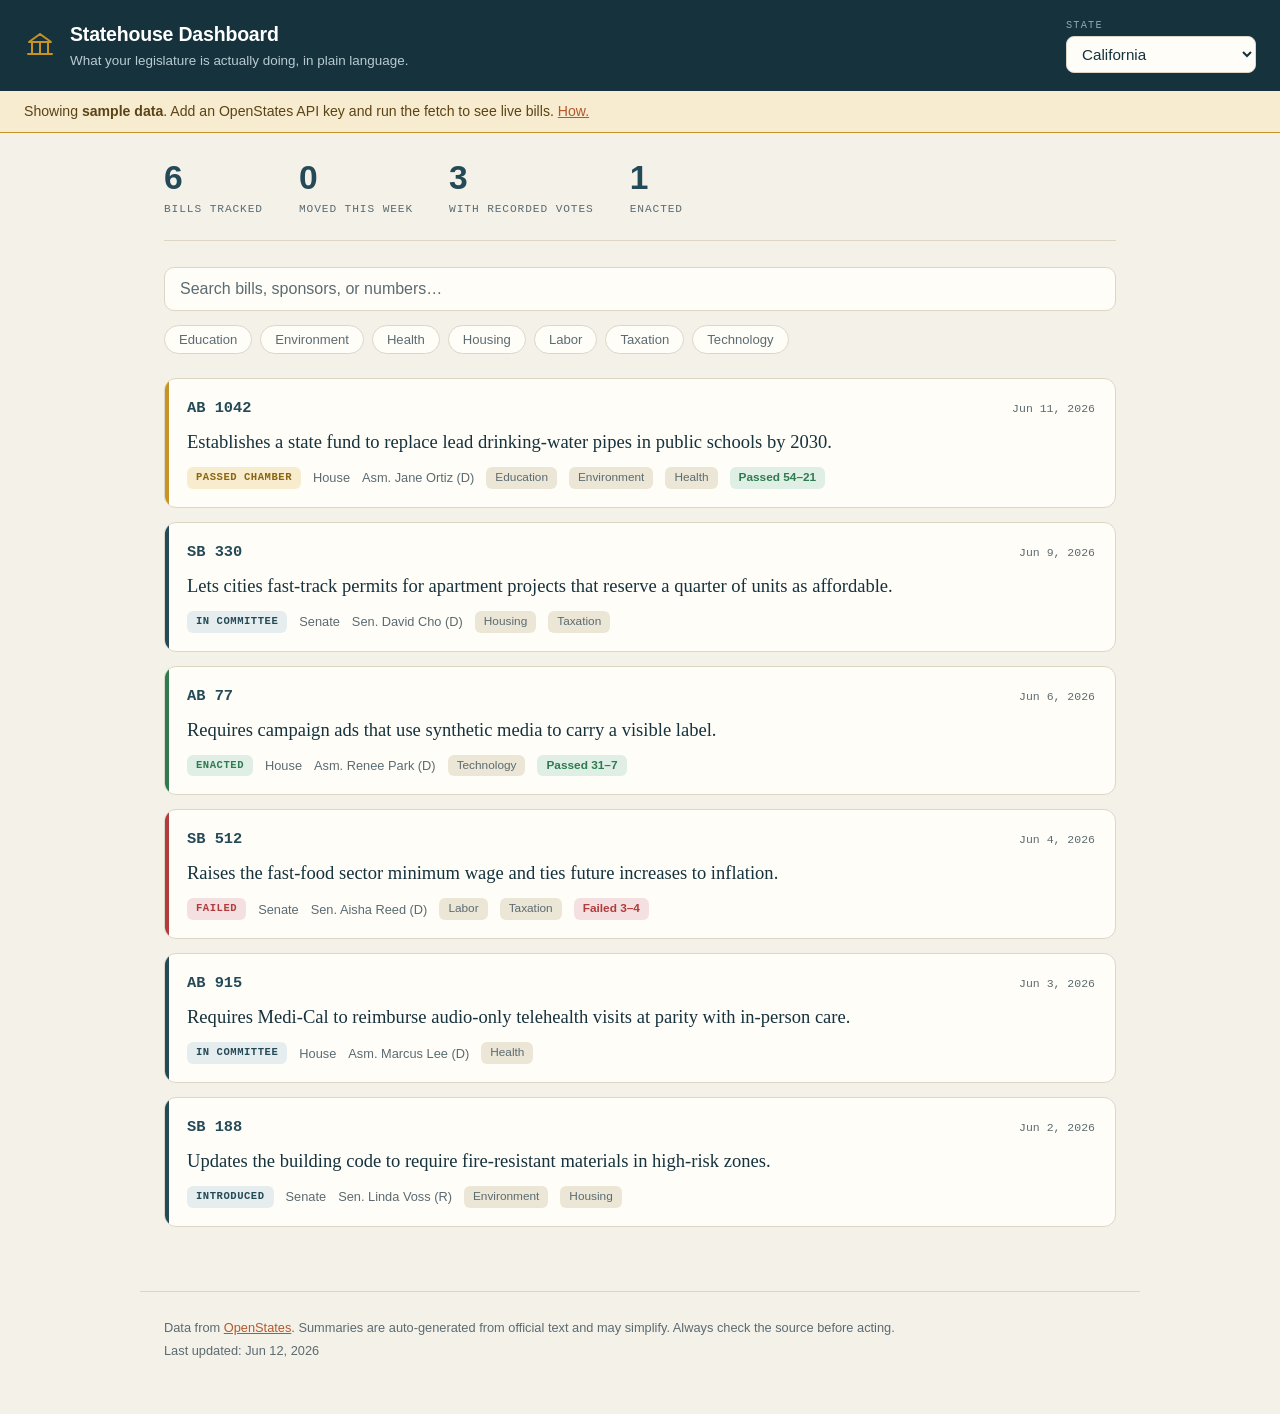
==== index.html @ 118e7b12 "Statehouse Dashboard: initial standalone import Plain-language dashboard of state legislature bills " ====
<!DOCTYPE html>
<html lang="en">
<head>
  <meta charset="UTF-8" />
  <meta name="viewport" content="width=device-width, initial-scale=1.0" />
  <title>Statehouse Dashboard — bills & votes in plain language</title>
  <meta name="description" content="A plain-language dashboard of what your state legislature is actually doing: recent bills, how they voted, and the topics that affect you." />
  <meta name="theme-color" content="#16323d" />
  <link rel="manifest" href="manifest.json" />
  <link rel="icon" href="data:image/svg+xml,%3Csvg xmlns='http://www.w3.org/2000/svg' viewBox='0 0 32 32'%3E%3Crect width='32' height='32' rx='6' fill='%2316323d'/%3E%3Cpath d='M16 6 L25 12 H7 Z' fill='none' stroke='%23c79324' stroke-width='2' stroke-linejoin='round'/%3E%3Cline x1='10' y1='13' x2='10' y2='22' stroke='%23c79324' stroke-width='2'/%3E%3Cline x1='16' y1='13' x2='16' y2='22' stroke='%23c79324' stroke-width='2'/%3E%3Cline x1='22' y1='13' x2='22' y2='22' stroke='%23c79324' stroke-width='2'/%3E%3Cline x1='6' y1='23' x2='26' y2='23' stroke='%23c79324' stroke-width='2' stroke-linecap='round'/%3E%3C/svg%3E" />
  <link rel="stylesheet" href="app.css" />
</head>
<body>
  <a class="skip-link" href="#main">Skip to content</a>

  <header class="topbar">
    <div class="brand">
      <svg class="brand-mark" width="32" height="32" viewBox="0 0 32 32" aria-hidden="true" fill="none">
        <path d="M16 4 L27 12 H5 Z" stroke="#c79324" stroke-width="2" stroke-linejoin="round"/>
        <line x1="8" y1="13" x2="8" y2="23" stroke="#c79324" stroke-width="2"/>
        <line x1="16" y1="13" x2="16" y2="23" stroke="#c79324" stroke-width="2"/>
        <line x1="24" y1="13" x2="24" y2="23" stroke="#c79324" stroke-width="2"/>
        <line x1="4" y1="24" x2="28" y2="24" stroke="#c79324" stroke-width="2" stroke-linecap="round"/>
      </svg>
      <div>
        <h1>Statehouse Dashboard</h1>
        <p class="tagline">What your legislature is actually doing, in plain language.</p>
      </div>
    </div>
    <div class="controls">
      <label class="field">
        <span class="field-label">State</span>
        <select id="state-select" aria-label="Choose a state"></select>
      </label>
    </div>
  </header>

  <div id="sample-banner" class="banner" hidden>
    Showing <strong>sample data</strong>. Add an OpenStates API key and run the fetch to see live bills. <a href="https://github.com/risaac09/statehouse-dashboard#getting-live-data">How.</a>
  </div>

  <main id="main">
    <section class="summary" id="summary" aria-label="Overview"></section>

    <div class="toolbar">
      <input id="search" type="search" placeholder="Search bills, sponsors, or numbers…" aria-label="Search bills" />
      <div class="chips" id="topic-chips" role="group" aria-label="Filter by topic"></div>
    </div>

    <section id="feed" class="feed" aria-live="polite" aria-label="Recent legislative activity"></section>
    <p id="empty" class="empty" hidden>No bills match that filter.</p>
  </main>

  <!-- Bill detail drawer -->
  <div id="overlay" class="overlay" hidden></div>
  <aside id="detail" class="detail" role="dialog" aria-modal="true" aria-labelledby="detail-title" hidden tabindex="-1">
    <button class="detail-close" id="detail-close" aria-label="Close">×</button>
    <div id="detail-body"></div>
  </aside>

  <footer class="footer">
    <p>Data from <a href="https://openstates.org">OpenStates</a>. Summaries are auto-generated from official text and may simplify. Always check the source before acting.</p>
    <p>Last updated: <time id="updated">—</time></p>
  </footer>

  <script src="app.js"></script>
</body>
</html>
---- app.css ----
/* Statehouse Dashboard — one stylesheet, no framework.
   Design direction: ink/slate structure, warm parchment field, one terracotta
   accent. Serif summaries (read me), mono for data (bill numbers, dates).
   Party colors live ONLY in vote data, never in the chrome. Depth from
   hairlines + a status spine, never drop shadows. Light + dark. */

:root {
  --bg: #f4f1e9;
  --surface: #fffdf8;
  --ink: #16323d;
  --ink-soft: #5b6b71;
  --line: #ddd6c6;
  --line-strong: #c8bfa9;
  --slate: #16323d;
  --slate-2: #244a58;
  --accent: #b4582a;
  --gold: #c79324;
  --d: #2b6cb0;     /* Democratic */
  --r: #b23b3b;     /* Republican */
  --i: #6b7280;     /* Independent / other */
  --pass: #2f7a4f;
  --fail: #b23b3b;
  --radius: 12px;
  --maxw: 1000px;
  --serif: Charter, "Iowan Old Style", Georgia, "Times New Roman", serif;
  --sans: -apple-system, BlinkMacSystemFont, "Segoe UI", Roboto, Helvetica, Arial, sans-serif;
  --mono: ui-monospace, "SF Mono", Menlo, Consolas, monospace;
  font-size: 16px;
}

@media (prefers-color-scheme: dark) {
  :root {
    --bg: #0f1a1f;
    --surface: #15252c;
    --ink: #edf1ee;
    --ink-soft: #9fb1b7;
    --line: #283a42;
    --line-strong: #35515c;
    --slate: #0b1c23;
    --slate-2: #25515f;
  }
}

* { box-sizing: border-box; }

body { margin: 0; background: var(--bg); color: var(--ink); font-family: var(--sans); line-height: 1.5; }
a { color: var(--accent); }

.skip-link { position: absolute; left: -999px; top: 0; background: var(--slate); color: #fff; padding: 8px 14px; z-index: 50; border-radius: 0 0 var(--radius) 0; }
.skip-link:focus { left: 0; }

/* ---- Top bar ---- */
.topbar { background: var(--slate); color: #fff; padding: 18px 24px; display: flex; flex-wrap: wrap; gap: 18px; justify-content: space-between; align-items: center; }
.brand { display: flex; gap: 14px; align-items: center; }
.brand-mark { color: var(--gold); font-size: 28px; line-height: 1; }
.topbar h1 { margin: 0; font-size: 1.22rem; letter-spacing: -0.01em; font-weight: 650; }
.tagline { margin: 2px 0 0; font-size: 0.84rem; color: #b9cbd1; }
.controls { display: flex; gap: 12px; }
.field { display: flex; flex-direction: column; gap: 3px; }
.field-label { font-family: var(--mono); font-size: 0.64rem; text-transform: uppercase; letter-spacing: 0.12em; color: #93aab1; }
.field select { background: var(--surface); color: var(--ink); border: 1px solid var(--line); border-radius: 8px; padding: 8px 11px; font-size: 0.95rem; min-width: 190px; }

/* ---- Banner ---- */
.banner { background: #f7eccf; color: #5a4416; border-bottom: 1px solid var(--gold); padding: 10px 24px; font-size: 0.88rem; }
@media (prefers-color-scheme: dark) { .banner { background: #2a2415; color: #e9c46a; } }

/* ---- Layout ---- */
main { max-width: var(--maxw); margin: 0 auto; padding: 28px 24px 64px; }

/* ---- Summary strip: public-report figures, not metric tiles ---- */
.summary { display: flex; flex-wrap: wrap; gap: 36px; padding-bottom: 22px; margin-bottom: 26px; border-bottom: 1px solid var(--line); }
.stat .n { font-size: 2.1rem; font-weight: 700; color: var(--slate-2); line-height: 1; font-variant-numeric: tabular-nums; }
@media (prefers-color-scheme: dark) { .stat .n { color: #7fc6dd; } }
.stat .l { font-family: var(--mono); font-size: 0.7rem; text-transform: uppercase; letter-spacing: 0.08em; color: var(--ink-soft); margin-top: 6px; }

/* ---- Toolbar ---- */
.toolbar { margin-bottom: 24px; }
#search { width: 100%; padding: 12px 15px; font-size: 1rem; border: 1px solid var(--line); border-radius: 10px; background: var(--surface); color: var(--ink); margin-bottom: 14px; font-family: inherit; }
#search::placeholder { color: var(--ink-soft); }
.chips { display: flex; flex-wrap: wrap; gap: 8px; }
.chip { border: 1px solid var(--line); background: var(--surface); color: var(--ink-soft); border-radius: 999px; padding: 6px 14px; font-size: 0.82rem; cursor: pointer; font-family: inherit; }
.chip[aria-pressed="true"] { background: var(--slate); color: #fff; border-color: var(--slate); }
.chip:focus-visible { outline: 2px solid var(--accent); outline-offset: 2px; }

/* ---- Feed: cards with a status spine ---- */
.feed { display: flex; flex-direction: column; gap: 14px; }
.bill { position: relative; background: var(--surface); border: 1px solid var(--line); border-radius: var(--radius); padding: 18px 20px 18px 22px; cursor: pointer; overflow: hidden; text-align: left; width: 100%; font: inherit; color: inherit; }
.bill::before { content: ""; position: absolute; left: 0; top: 0; bottom: 0; width: 4px; background: var(--spine, var(--line)); }
.bill:hover { border-color: var(--line-strong); }
.bill:hover::before { width: 6px; }
.bill:focus-visible { outline: 2px solid var(--accent); outline-offset: 2px; }
.bill.s-enacted { --spine: var(--pass); }
.bill.s-passed-chamber { --spine: var(--gold); }
.bill.s-failed, .bill.s-vetoed { --spine: var(--fail); }
.bill.s-in-committee, .bill.s-introduced, .bill.s-active { --spine: var(--slate-2); }

.bill-top { display: flex; justify-content: space-between; align-items: baseline; gap: 12px; }
.bill-id { font-family: var(--mono); font-weight: 700; font-size: 0.96rem; color: var(--slate-2); }
@media (prefers-color-scheme: dark) { .bill-id { color: #7fc6dd; } }
.bill-date { font-family: var(--mono); font-size: 0.72rem; color: var(--ink-soft); }
.bill-summary { font-family: var(--serif); font-size: 1.16rem; line-height: 1.4; margin: 9px 0 12px; }
.bill-meta { display: flex; flex-wrap: wrap; gap: 8px 12px; align-items: center; font-size: 0.8rem; color: var(--ink-soft); }

/* status chip: color + label, never color alone */
.status { font-family: var(--mono); font-size: 0.66rem; font-weight: 700; text-transform: uppercase; letter-spacing: 0.05em; padding: 3px 9px; border-radius: 6px; }
.status.s-enacted { background: #e0efe5; color: var(--pass); }
.status.s-passed-chamber { background: #f7eccd; color: #8a6512; }
.status.s-failed, .status.s-vetoed { background: #f4e0e0; color: var(--fail); }
.status.s-in-committee, .status.s-introduced, .status.s-active { background: #e6edef; color: var(--slate-2); }
@media (prefers-color-scheme: dark) {
  .status.s-enacted { background: #173528; }
  .status.s-passed-chamber { background: #34290f; }
  .status.s-failed, .status.s-vetoed { background: #361a1a; }
  .status.s-in-committee, .status.s-introduced, .status.s-active { background: #1d333b; color: #aaccd6; }
}

.topic-tag { background: #ece6d6; color: var(--ink-soft); padding: 2px 9px; border-radius: 6px; font-size: 0.74rem; }
@media (prefers-color-scheme: dark) { .topic-tag { background: #21303a; } }

/* vote pill in the feed */
.vote-pill { font-size: 0.74rem; padding: 2px 9px; border-radius: 6px; font-weight: 600; }
.vote-pill.pass { background: #e0efe5; color: var(--pass); }
.vote-pill.fail { background: #f4e0e0; color: var(--fail); }
.vote-pill.unknown { background: #e6edef; color: var(--slate-2); }
@media (prefers-color-scheme: dark) { .vote-pill.pass { background: #173528; } .vote-pill.fail { background: #361a1a; } .vote-pill.unknown { background: #1d333b; color: #aaccd6; } }

.empty { text-align: center; color: var(--ink-soft); padding: 40px; }

/* ---- Detail drawer ---- */
.overlay { position: fixed; inset: 0; background: rgba(8,16,20,0.5); z-index: 40; }
.detail { position: fixed; top: 0; right: 0; height: 100%; width: min(560px, 100%); background: var(--bg); z-index: 41; overflow-y: auto; padding: 26px 28px 60px; border-left: 1px solid var(--line); }
.detail-close { position: absolute; top: 14px; right: 16px; background: none; border: none; font-size: 1.9rem; line-height: 1; cursor: pointer; color: var(--ink-soft); }
.detail h2 { margin: 4px 0 8px; font-family: var(--mono); color: var(--slate-2); }
@media (prefers-color-scheme: dark) { .detail h2 { color: #7fc6dd; } }
.detail .plain { font-family: var(--serif); font-size: 1.28rem; line-height: 1.4; margin: 0 0 8px; }
.detail .note { font-size: 0.76rem; color: var(--ink-soft); margin: 0 0 14px; font-style: italic; }
.detail .official-title { color: var(--ink-soft); font-size: 0.9rem; margin: 0 0 16px; }
.detail h3 { font-family: var(--mono); font-size: 0.74rem; text-transform: uppercase; letter-spacing: 0.08em; color: var(--ink-soft); margin: 26px 0 12px; border-bottom: 1px solid var(--line); padding-bottom: 5px; }

/* vote card — make "party-line vs bipartisan" legible fast */
.vote-card { background: var(--surface); border: 1px solid var(--line); border-radius: var(--radius); padding: 16px 18px; margin-bottom: 14px; }
.vote-head { display: flex; justify-content: space-between; align-items: baseline; gap: 10px; margin-bottom: 4px; }
.vote-motion { font-weight: 600; }
.vote-bar { display: flex; height: 26px; border-radius: 7px; overflow: hidden; border: 1px solid var(--line); margin-top: 10px; }
.vote-bar span { display: flex; align-items: center; justify-content: center; font-size: 0.74rem; color: #fff; font-weight: 700; font-variant-numeric: tabular-nums; }
.vote-bar .yes { background: var(--pass); }
.vote-bar .no { background: var(--fail); }
.vote-bar .other { background: var(--i); }
.party-rows { margin-top: 14px; display: flex; flex-direction: column; gap: 8px; }
.party-row { display: grid; grid-template-columns: 30px 1fr; gap: 12px; align-items: center; font-size: 0.82rem; }
.party-key { font-family: var(--mono); font-weight: 700; }
.party-key.D { color: var(--d); } .party-key.R { color: var(--r); } .party-key.I, .party-key.U, .party-key.G, .party-key.L, .party-key.N { color: var(--i); }
.party-split { display: flex; height: 15px; border-radius: 4px; overflow: hidden; background: var(--line); }
.party-split .yes { background: var(--pass); } .party-split .no { background: var(--fail); } .party-split .other { background: var(--i); }
.party-counts { font-size: 0.78rem; color: var(--ink-soft); font-variant-numeric: tabular-nums; }

/* action timeline */
.timeline { list-style: none; padding: 0; margin: 0; }
.timeline li { display: grid; grid-template-columns: 96px 1fr; gap: 12px; padding: 8px 0; border-bottom: 1px solid var(--line); font-size: 0.9rem; }
.timeline .t-date { color: var(--ink-soft); font-size: 0.78rem; font-family: var(--mono); }
.detail .source-link { display: inline-block; margin-top: 18px; }

/* ---- Footer ---- */
.footer { max-width: var(--maxw); margin: 0 auto; padding: 22px 24px 50px; color: var(--ink-soft); font-size: 0.8rem; border-top: 1px solid var(--line); }
.footer p { margin: 4px 0; }

@media (prefers-reduced-motion: no-preference) {
  .detail { animation: slidein 0.18s ease-out; }
  @keyframes slidein { from { transform: translateX(20px); opacity: 0; } to { transform: none; opacity: 1; } }
}

@media (max-width: 560px) {
  .topbar { flex-direction: column; align-items: flex-start; }
  .controls { width: 100%; }
  .field select { min-width: 0; width: 100%; }
  .summary { gap: 22px; }
  .detail { width: 100%; }
}
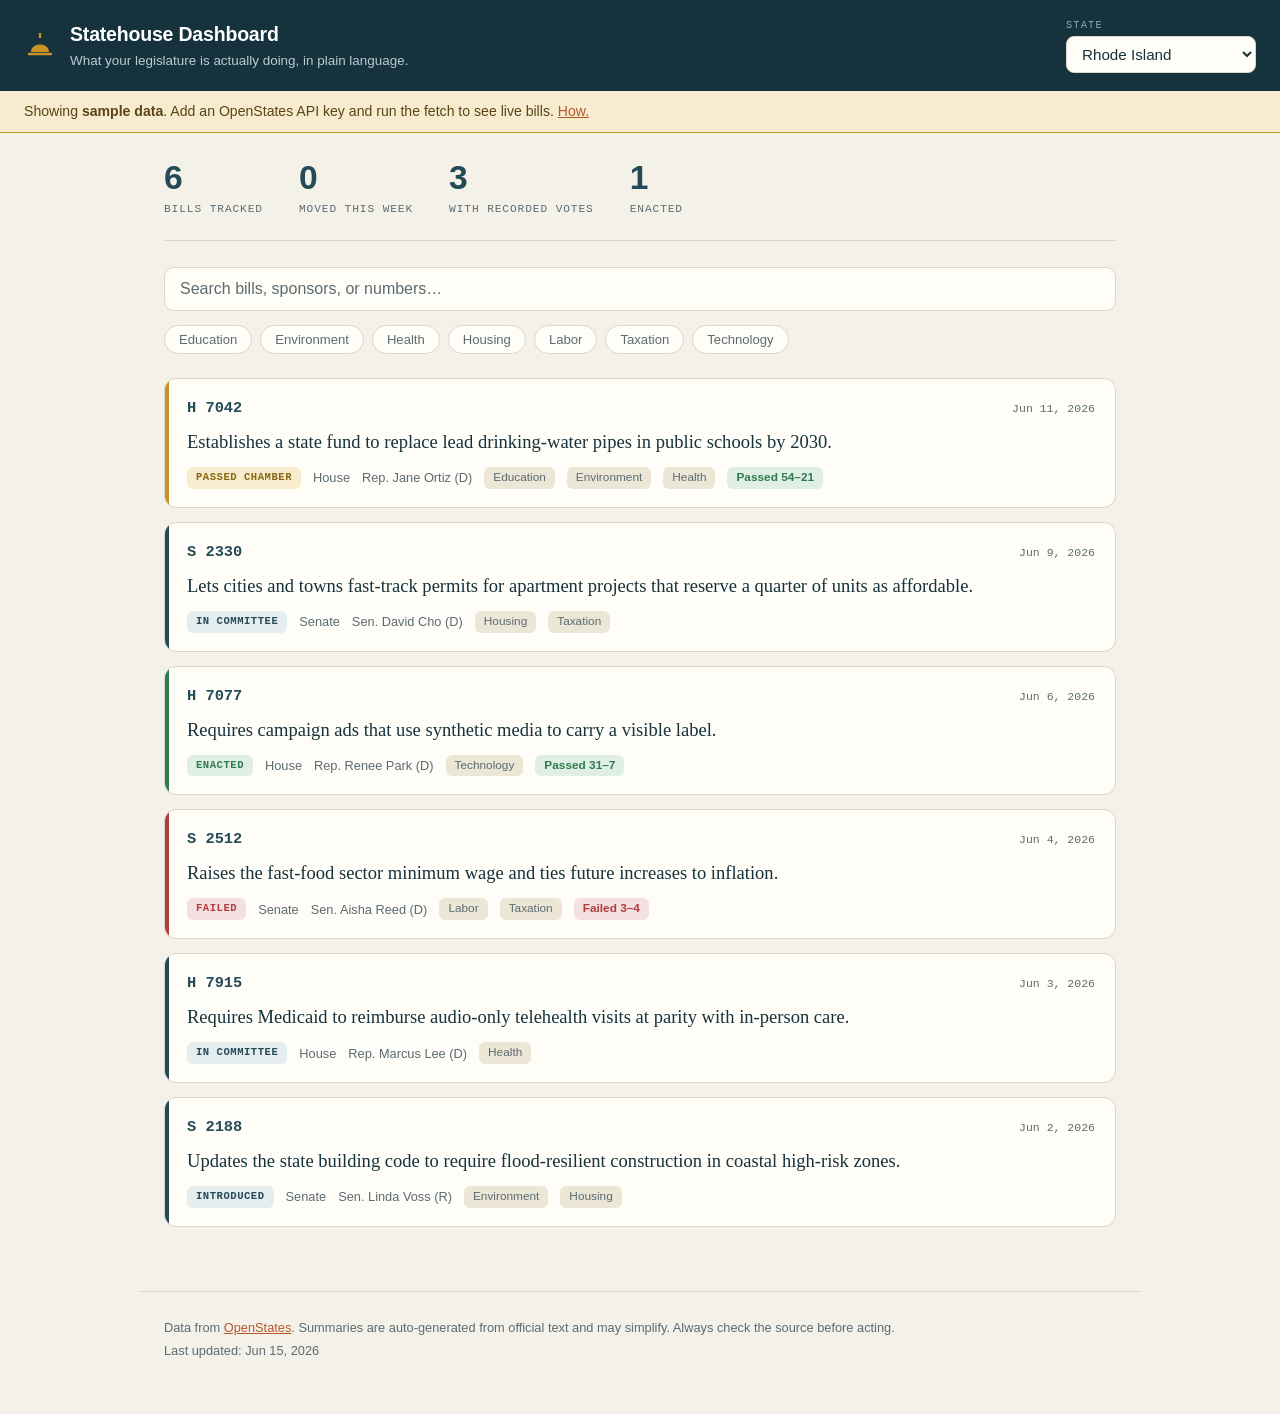
==== commit 3a6b8c83: "Port dome mark from the design study Header now uses dome variation B; favicon and PWA icon use the " ====
--- a/index.html
+++ b/index.html
@@ -3,11 +3,11 @@
 <head>
   <meta charset="UTF-8" />
   <meta name="viewport" content="width=device-width, initial-scale=1.0" />
-  <title>Statehouse Dashboard — bills & votes in plain language</title>
+  <title>Statehouse Dashboard: state bills and votes in plain language</title>
   <meta name="description" content="A plain-language dashboard of what your state legislature is actually doing: recent bills, how they voted, and the topics that affect you." />
   <meta name="theme-color" content="#16323d" />
   <link rel="manifest" href="manifest.json" />
-  <link rel="icon" href="data:image/svg+xml,%3Csvg xmlns='http://www.w3.org/2000/svg' viewBox='0 0 32 32'%3E%3Crect width='32' height='32' rx='6' fill='%2316323d'/%3E%3Cpath d='M16 6 L25 12 H7 Z' fill='none' stroke='%23c79324' stroke-width='2' stroke-linejoin='round'/%3E%3Cline x1='10' y1='13' x2='10' y2='22' stroke='%23c79324' stroke-width='2'/%3E%3Cline x1='16' y1='13' x2='16' y2='22' stroke='%23c79324' stroke-width='2'/%3E%3Cline x1='22' y1='13' x2='22' y2='22' stroke='%23c79324' stroke-width='2'/%3E%3Cline x1='6' y1='23' x2='26' y2='23' stroke='%23c79324' stroke-width='2' stroke-linecap='round'/%3E%3C/svg%3E" />
+  <link rel="icon" href="data:image/svg+xml,%3Csvg xmlns='http://www.w3.org/2000/svg' viewBox='0 0 32 32'%3E%3Crect width='32' height='32' rx='7' fill='%2316323d'/%3E%3Cline x1='16' y1='6' x2='16' y2='9' stroke='%23c79324' stroke-width='2.4' stroke-linecap='round'/%3E%3Cpath d='M8 22 C8 13 24 13 24 22 Z' fill='%23c79324'/%3E%3Cline x1='7' y1='24' x2='25' y2='24' stroke='%23c79324' stroke-width='2.4' stroke-linecap='round'/%3E%3C/svg%3E" />
   <link rel="stylesheet" href="app.css" />
 </head>
 <body>
@@ -16,11 +16,9 @@
   <header class="topbar">
     <div class="brand">
       <svg class="brand-mark" width="32" height="32" viewBox="0 0 32 32" aria-hidden="true" fill="none">
-        <path d="M16 4 L27 12 H5 Z" stroke="#c79324" stroke-width="2" stroke-linejoin="round"/>
-        <line x1="8" y1="13" x2="8" y2="23" stroke="#c79324" stroke-width="2"/>
-        <line x1="16" y1="13" x2="16" y2="23" stroke="#c79324" stroke-width="2"/>
-        <line x1="24" y1="13" x2="24" y2="23" stroke="#c79324" stroke-width="2"/>
-        <line x1="4" y1="24" x2="28" y2="24" stroke="#c79324" stroke-width="2" stroke-linecap="round"/>
+        <line x1="16" y1="4" x2="16" y2="7" stroke="#c79324" stroke-width="2.4" stroke-linecap="round"/>
+        <path d="M7 22 C7 12 25 12 25 22 Z" fill="#c79324"/>
+        <line x1="5" y1="24" x2="27" y2="24" stroke="#c79324" stroke-width="2.4" stroke-linecap="round"/>
       </svg>
       <div>
         <h1>Statehouse Dashboard</h1>
@@ -60,7 +58,7 @@
 
   <footer class="footer">
     <p>Data from <a href="https://openstates.org">OpenStates</a>. Summaries are auto-generated from official text and may simplify. Always check the source before acting.</p>
-    <p>Last updated: <time id="updated">—</time></p>
+    <p>Last updated: <time id="updated">…</time></p>
   </footer>
 
   <script src="app.js"></script>
--- a/app.css
+++ b/app.css
@@ -1,4 +1,4 @@
-/* Statehouse Dashboard — one stylesheet, no framework.
+/* Statehouse Dashboard: one stylesheet, no framework.
    Design direction: ink/slate structure, warm parchment field, one terracotta
    accent. Serif summaries (read me), mono for data (bill numbers, dates).
    Party colors live ONLY in vote data, never in the chrome. Depth from
@@ -137,7 +137,7 @@
 .detail .official-title { color: var(--ink-soft); font-size: 0.9rem; margin: 0 0 16px; }
 .detail h3 { font-family: var(--mono); font-size: 0.74rem; text-transform: uppercase; letter-spacing: 0.08em; color: var(--ink-soft); margin: 26px 0 12px; border-bottom: 1px solid var(--line); padding-bottom: 5px; }
 
-/* vote card — make "party-line vs bipartisan" legible fast */
+/* vote card: make "party-line vs bipartisan" legible fast */
 .vote-card { background: var(--surface); border: 1px solid var(--line); border-radius: var(--radius); padding: 16px 18px; margin-bottom: 14px; }
 .vote-head { display: flex; justify-content: space-between; align-items: baseline; gap: 10px; margin-bottom: 4px; }
 .vote-motion { font-weight: 600; }
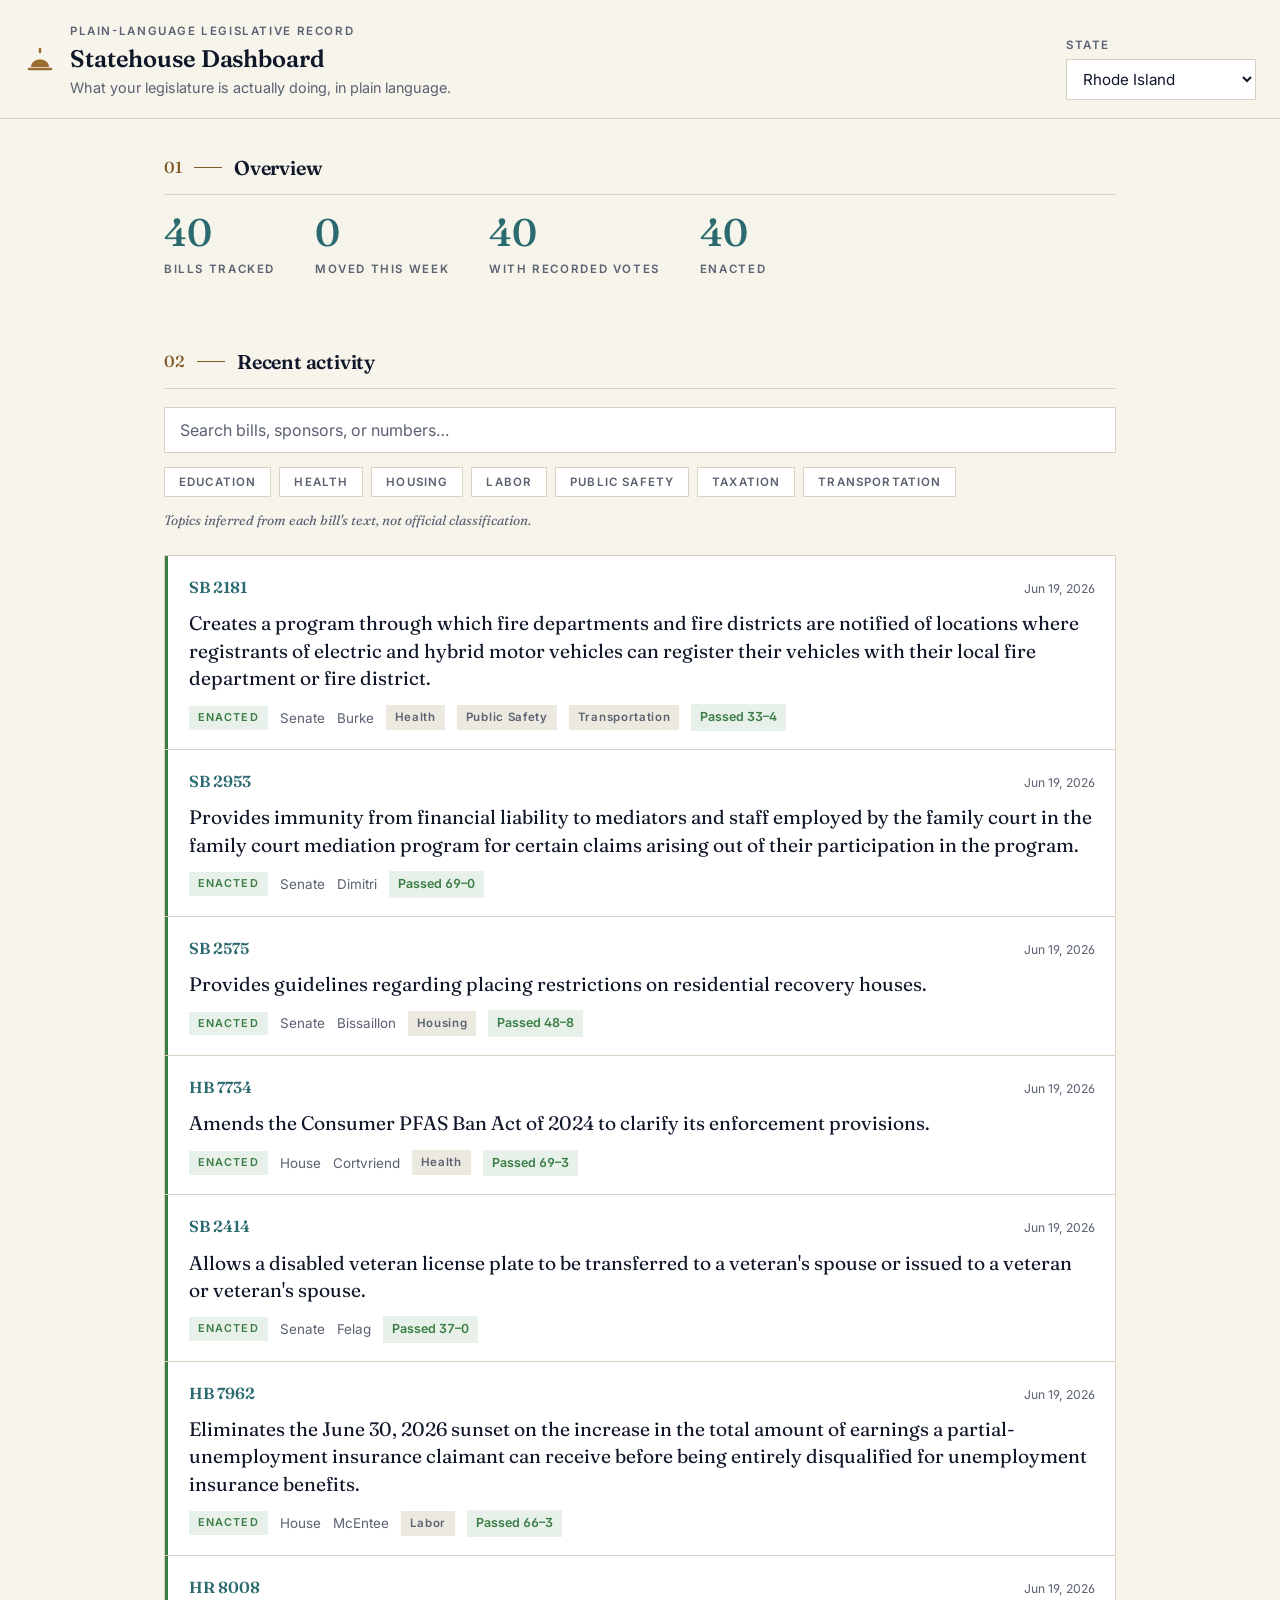
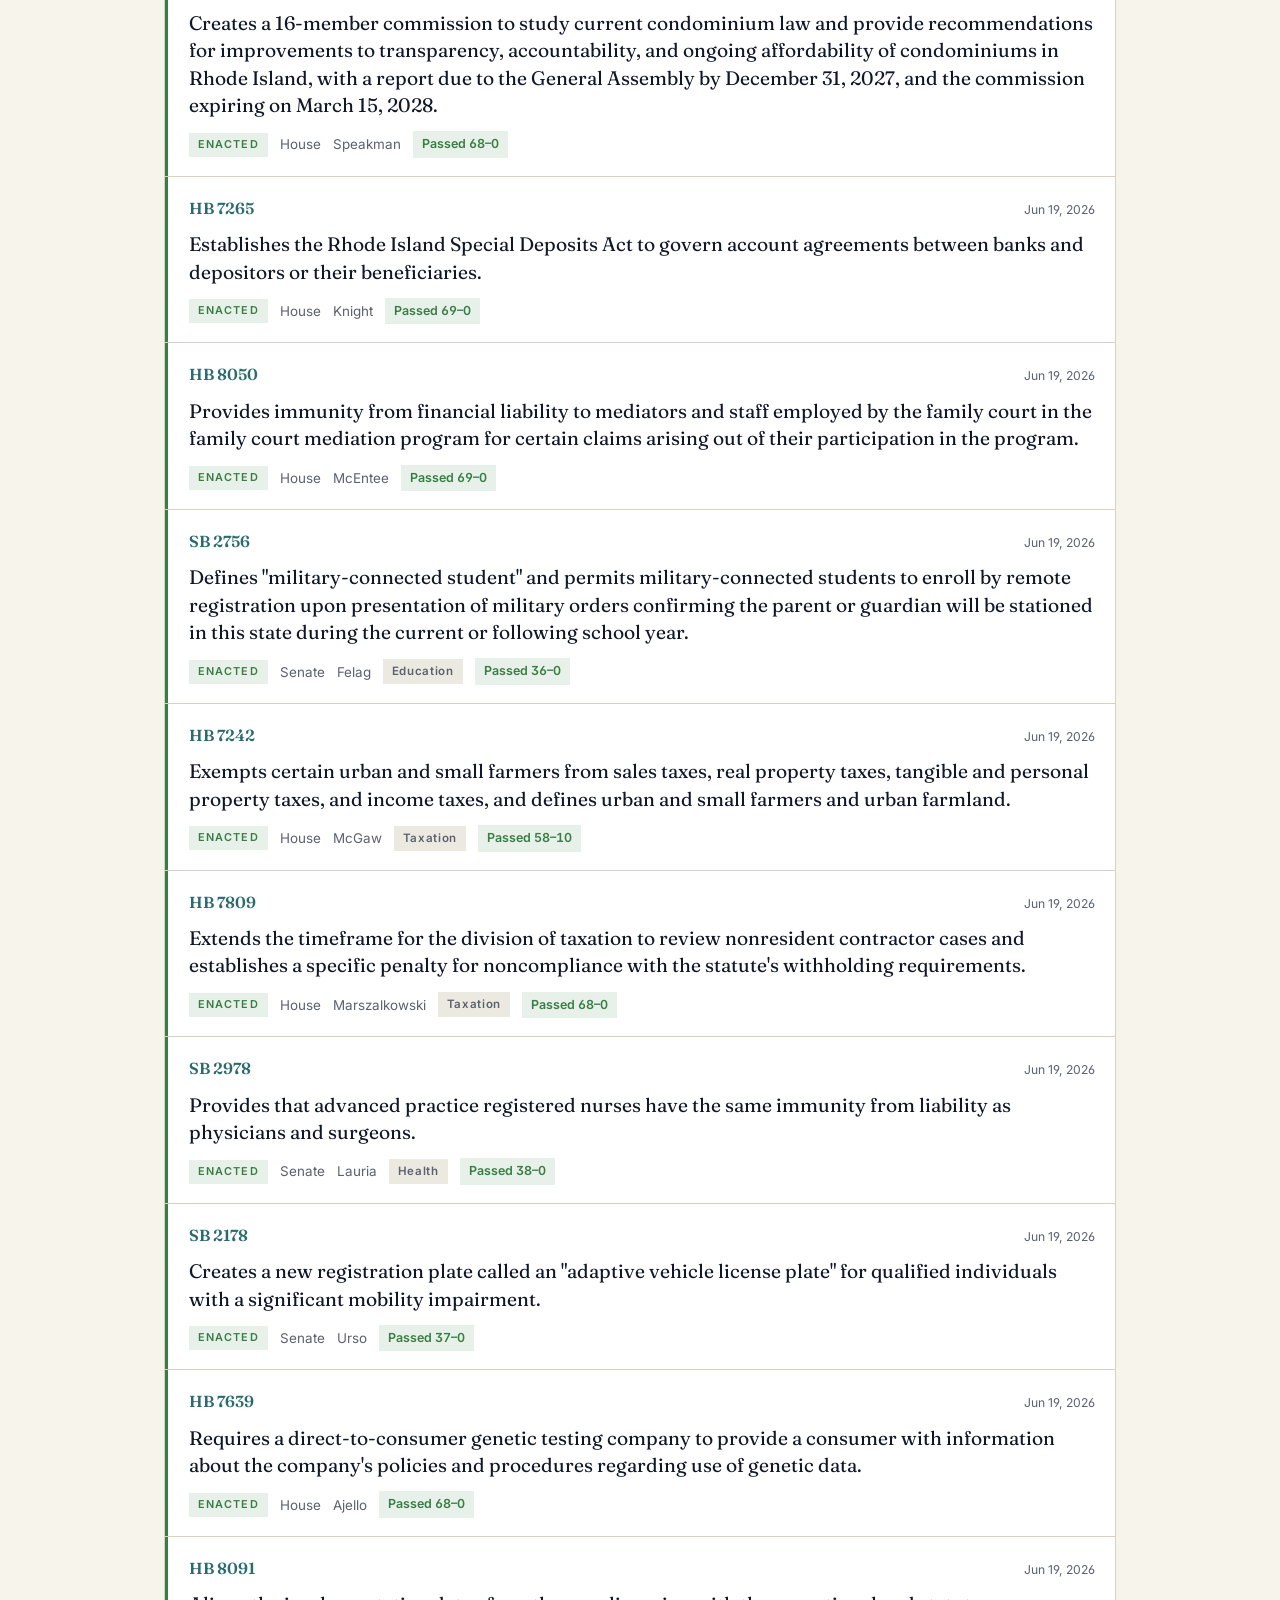
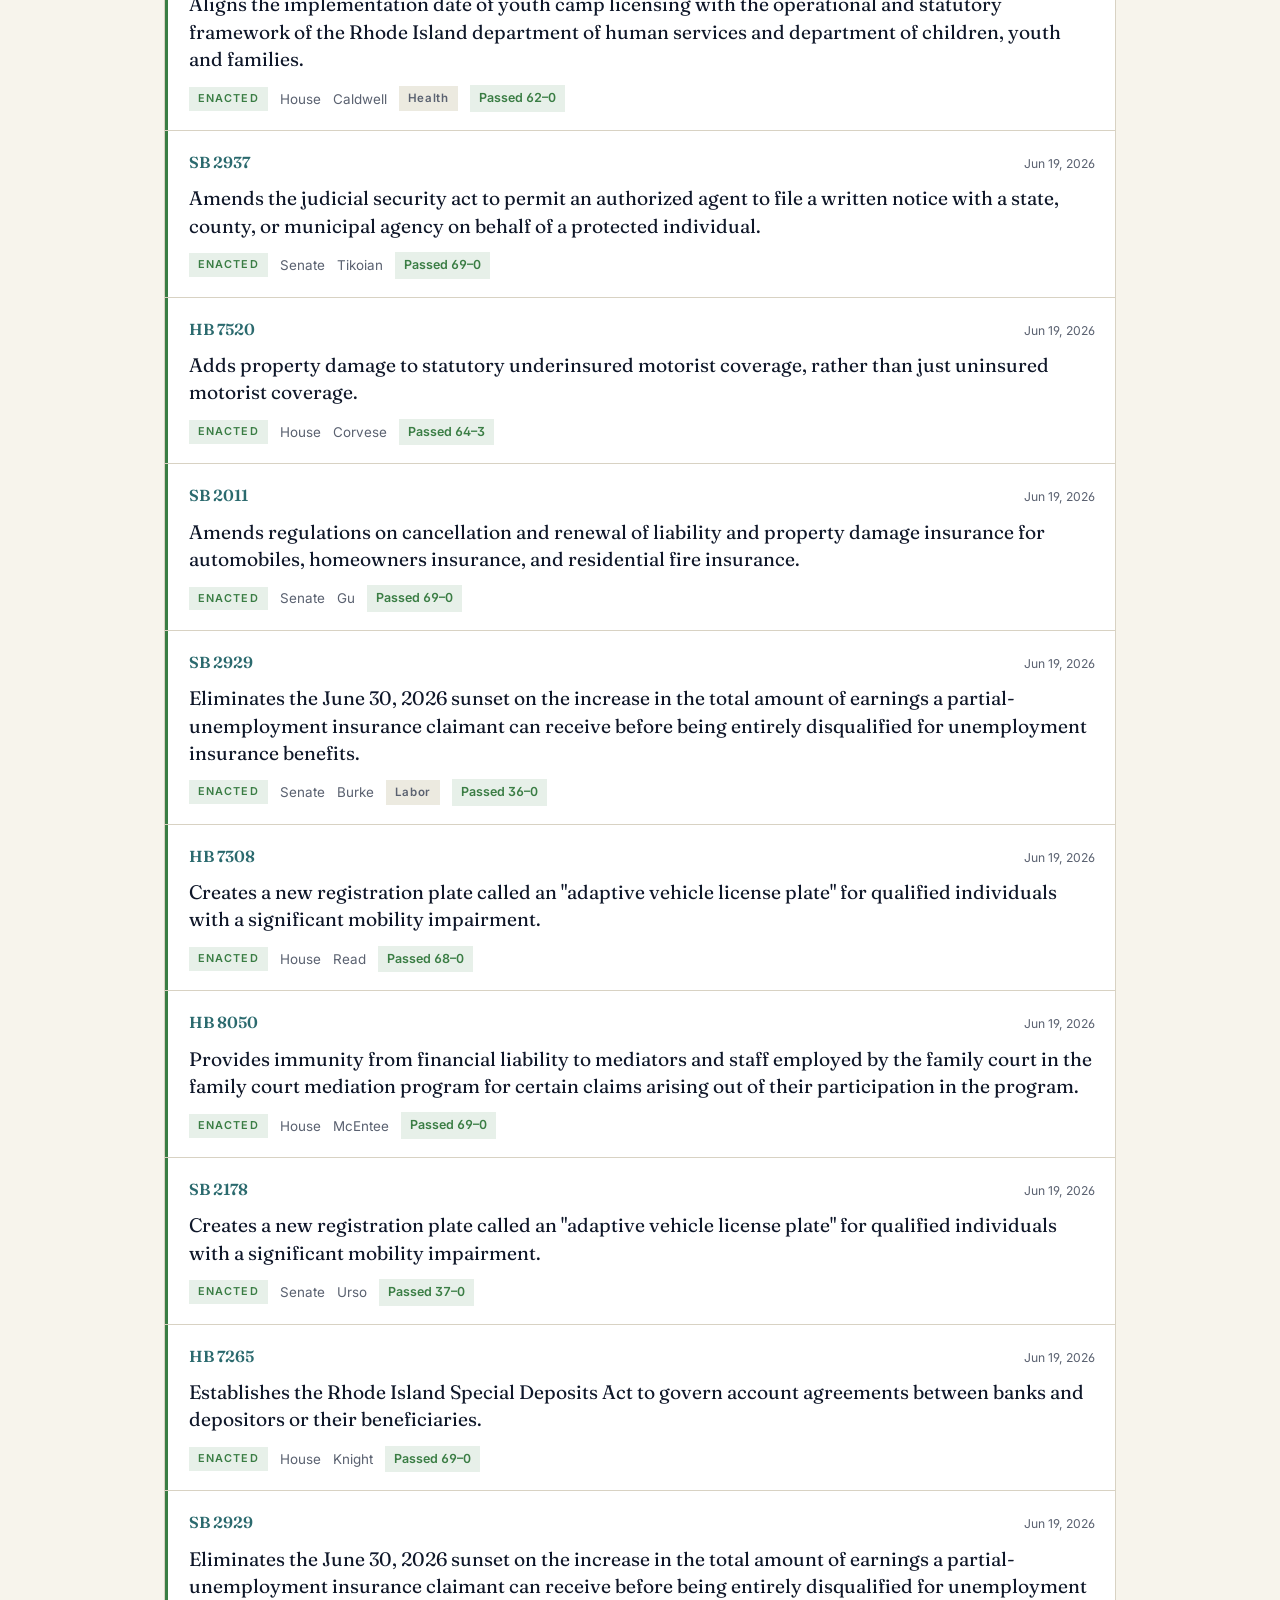
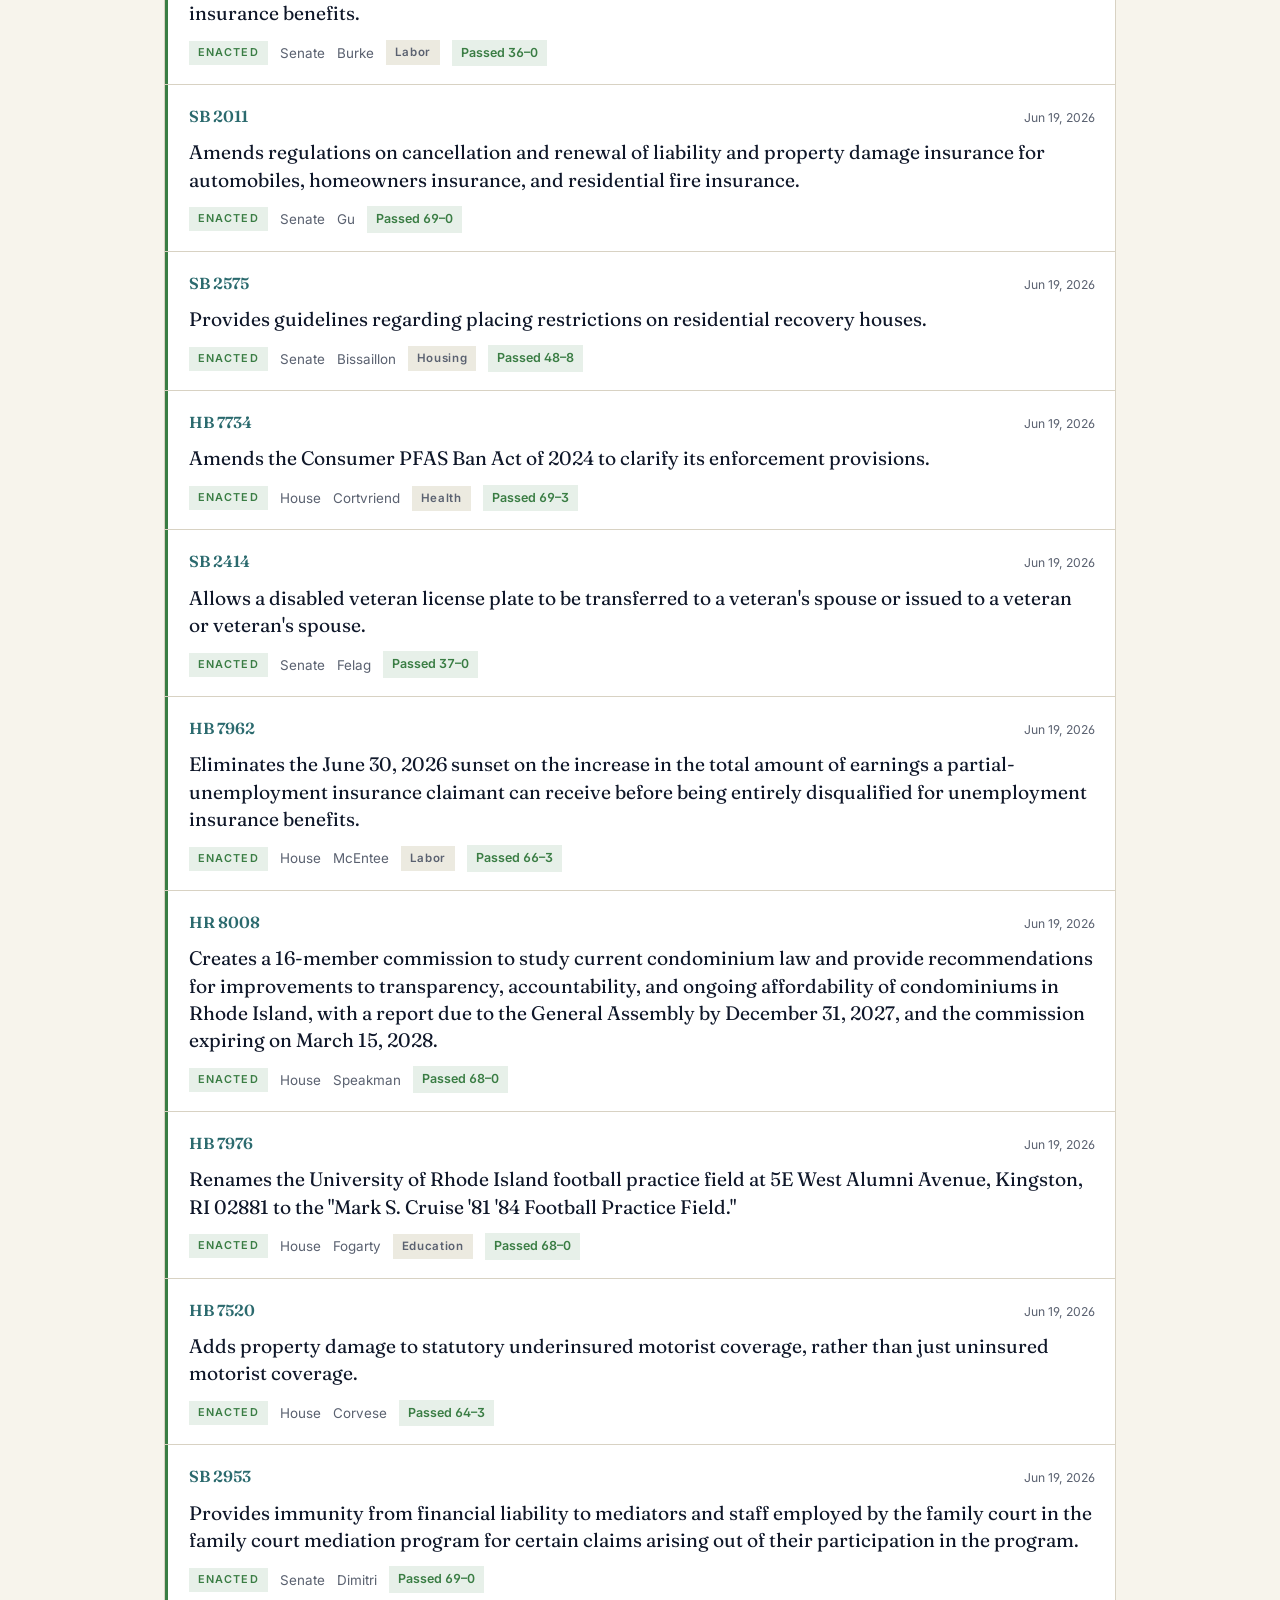
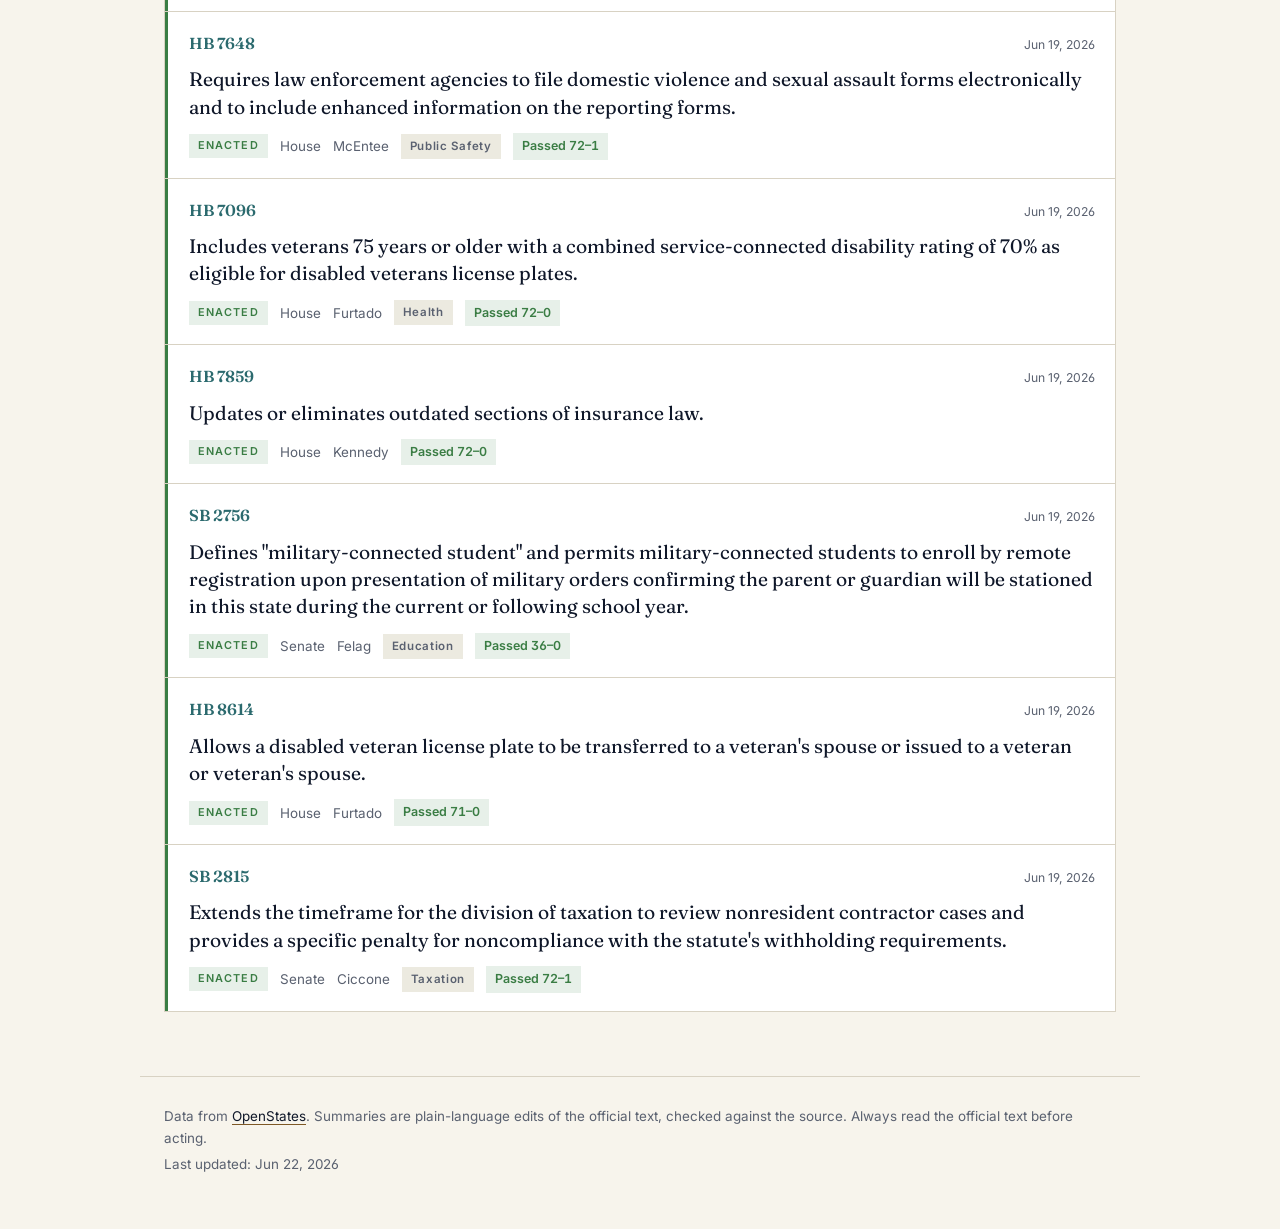
==== commit f933660a: "De-claudify the dashboard to the Ink/Ochre/Teal brand canon Full restyle to Brand A (the evaluation " ====
--- a/index.html
+++ b/index.html
@@ -5,9 +5,12 @@
   <meta name="viewport" content="width=device-width, initial-scale=1.0" />
   <title>Statehouse Dashboard: state bills and votes in plain language</title>
   <meta name="description" content="A plain-language dashboard of what your state legislature is actually doing: recent bills, how they voted, and the topics that affect you." />
-  <meta name="theme-color" content="#16323d" />
+  <meta name="theme-color" content="#0F1729" />
   <link rel="manifest" href="manifest.json" />
-  <link rel="icon" href="data:image/svg+xml,%3Csvg xmlns='http://www.w3.org/2000/svg' viewBox='0 0 32 32'%3E%3Crect width='32' height='32' rx='7' fill='%2316323d'/%3E%3Cline x1='16' y1='6' x2='16' y2='9' stroke='%23c79324' stroke-width='2.4' stroke-linecap='round'/%3E%3Cpath d='M8 22 C8 13 24 13 24 22 Z' fill='%23c79324'/%3E%3Cline x1='7' y1='24' x2='25' y2='24' stroke='%23c79324' stroke-width='2.4' stroke-linecap='round'/%3E%3C/svg%3E" />
+  <link rel="icon" href="data:image/svg+xml,%3Csvg xmlns='http://www.w3.org/2000/svg' viewBox='0 0 32 32'%3E%3Crect width='32' height='32' fill='%230F1729'/%3E%3Cline x1='16' y1='6' x2='16' y2='9' stroke='%239A6B2F' stroke-width='2.4' stroke-linecap='round'/%3E%3Cpath d='M8 22 C8 13 24 13 24 22 Z' fill='%239A6B2F'/%3E%3Cline x1='7' y1='24' x2='25' y2='24' stroke='%239A6B2F' stroke-width='2.4' stroke-linecap='round'/%3E%3C/svg%3E" />
+  <link rel="preconnect" href="https://fonts.googleapis.com" />
+  <link rel="preconnect" href="https://fonts.gstatic.com" crossorigin />
+  <link rel="stylesheet" href="https://fonts.googleapis.com/css2?family=Fraunces:opsz,wght@9..144,400;9..144,500;9..144,600&family=Inter:wght@400;500;600&display=swap" />
   <link rel="stylesheet" href="app.css" />
 </head>
 <body>
@@ -16,11 +19,12 @@
   <header class="topbar">
     <div class="brand">
       <svg class="brand-mark" width="32" height="32" viewBox="0 0 32 32" aria-hidden="true" fill="none">
-        <line x1="16" y1="4" x2="16" y2="7" stroke="#c79324" stroke-width="2.4" stroke-linecap="round"/>
-        <path d="M7 22 C7 12 25 12 25 22 Z" fill="#c79324"/>
-        <line x1="5" y1="24" x2="27" y2="24" stroke="#c79324" stroke-width="2.4" stroke-linecap="round"/>
+        <line x1="16" y1="4" x2="16" y2="7" stroke="currentColor" stroke-width="2.4" stroke-linecap="round"/>
+        <path d="M7 22 C7 12 25 12 25 22 Z" fill="currentColor"/>
+        <line x1="5" y1="24" x2="27" y2="24" stroke="currentColor" stroke-width="2.4" stroke-linecap="round"/>
       </svg>
       <div>
+        <p class="eyebrow">Plain-language legislative record</p>
         <h1>Statehouse Dashboard</h1>
         <p class="tagline">What your legislature is actually doing, in plain language.</p>
       </div>
@@ -38,8 +42,10 @@
   </div>
 
   <main id="main">
+    <div class="section-head"><span class="section-num">01</span><h2 class="section-title">Overview</h2></div>
     <section class="summary" id="summary" aria-label="Overview"></section>
 
+    <div class="section-head"><span class="section-num">02</span><h2 class="section-title">Recent activity</h2></div>
     <div class="toolbar">
       <input id="search" type="search" placeholder="Search bills, sponsors, or numbers…" aria-label="Search bills" />
       <div class="chips" id="topic-chips" role="group" aria-label="Filter by topic"></div>
@@ -57,7 +63,7 @@
   </aside>
 
   <footer class="footer">
-    <p>Data from <a href="https://openstates.org">OpenStates</a>. Summaries are auto-generated from official text and may simplify. Always check the source before acting.</p>
+    <p>Data from <a href="https://openstates.org">OpenStates</a>. Summaries are plain-language edits of the official text, checked against the source. Always read the official text before acting.</p>
     <p>Last updated: <time id="updated">…</time></p>
   </footer>
 
--- a/app.css
+++ b/app.css
@@ -1,167 +1,239 @@
 /* Statehouse Dashboard: one stylesheet, no framework.
-   Design direction: ink/slate structure, warm parchment field, one terracotta
-   accent. Serif summaries (read me), mono for data (bill numbers, dates).
-   Party colors live ONLY in vote data, never in the chrome. Depth from
-   hairlines + a status spine, never drop shadows. Light + dark. */
+   Brand A, the evaluation practice: Ink, Ochre, Teal. A warm editorial system.
+   Fraunces (editorial + ALL numerals) and Inter (everything functional) on cream,
+   hairline structure, square corners, no shadows/gradients. Two accents, one job
+   each: TEAL for findings and numbers, OCHRE for labels, links, and structure
+   (the Accent Division Rule). Status colors (success/caution/alert) are semantic
+   only. Partisan color is intentionally absent: a vote's outcome carries the color,
+   party is a neutral label. Dark mode is a derived, Ink-grounded extension of a
+   light-first brand; the cream light theme is canonical. */
 
 :root {
-  --bg: #f4f1e9;
-  --surface: #fffdf8;
-  --ink: #16323d;
-  --ink-soft: #5b6b71;
-  --line: #ddd6c6;
-  --line-strong: #c8bfa9;
-  --slate: #16323d;
-  --slate-2: #244a58;
-  --accent: #b4582a;
-  --gold: #c79324;
-  --d: #2b6cb0;     /* Democratic */
-  --r: #b23b3b;     /* Republican */
-  --i: #6b7280;     /* Independent / other */
-  --pass: #2f7a4f;
-  --fail: #b23b3b;
-  --radius: 12px;
-  --maxw: 1000px;
-  --serif: Charter, "Iowan Old Style", Georgia, "Times New Roman", serif;
-  --sans: -apple-system, BlinkMacSystemFont, "Segoe UI", Roboto, Helvetica, Arial, sans-serif;
-  --mono: ui-monospace, "SF Mono", Menlo, Consolas, monospace;
+  /* --- light: the canonical ground --- */
+  --bg: #F7F4EC;          /* Cream, the page */
+  --surface: #FFFFFF;     /* Paper: cards, panels, drawer */
+  --surface-hover: #FDFCF7; /* warm paper on hover (canon card-hover value) */
+  --ink: #0F1729;         /* Ink: headings, masthead, dark UI */
+  --graphite: #2A2D34;    /* body and summary text */
+  --slate: #5A6170;       /* meta, labels, captions, muted figures */
+  --line: #D8D2C3;        /* Rule: every hairline, divider, border */
+  --line-strong: #C4BCA6; /* hover-only deeper rule; canon defines no strong-rule grade (documented deviation) */
+  --ochre: #7E5825;       /* web grade: labels, links, CTAs, section ticks, active chip */
+  --ochre-lt: #B98345;    /* ochre hover */
+  --ochre-print: #9A6B2F; /* LARGE marks only (brand mark); never small text */
+  --ochre-wash: #F5EDE0;  /* active-chip / callout fills */
+  --teal: #2B6A6E;        /* analytical accent: ALL figures and numbers */
+  --teal-lt: #4A9EA3;     /* teal hover / dark-mode figures */
+  --teal-wash: #E6F3F4;   /* vote-bar track, quiet panel tint */
+  --success: #3A7D44; --success-wash: #E7F0E9; /* semantic: on-track / enacted */
+  --caution: #B5760A; --caution-wash: #F6ECD8; /* semantic: in progress / passed chamber */
+  --alert:   #A03030; --alert-wash:   #F2E2E2; /* semantic: failed / vetoed */
+  --neutral-wash: #ECEAE0;                      /* semantic-neutral: active / in committee */
+
+  --radius: 0;            /* Square Corners Rule */
+  --radius-focus: 2px;    /* the only curve in the system */
+  --maxw: 1000px;         /* data frame */
+  --maxw-text: 680px;     /* Reading Measure Rule (drawer prose) */
+  --serif: 'Fraunces', Georgia, 'Times New Roman', serif;
+  --sans: 'Inter', -apple-system, BlinkMacSystemFont, 'Segoe UI', Roboto, Helvetica, Arial, sans-serif;
   font-size: 16px;
 }
 
 @media (prefers-color-scheme: dark) {
+  /* Ink-grounded night edition. Ink is the ground, Cream the foreground; accents
+     hold their job, lightened for AA. Structure stays hairline. No glow or lift. */
   :root {
-    --bg: #0f1a1f;
-    --surface: #15252c;
-    --ink: #edf1ee;
-    --ink-soft: #9fb1b7;
-    --line: #283a42;
-    --line-strong: #35515c;
-    --slate: #0b1c23;
-    --slate-2: #25515f;
+    --bg: #0F1729;
+    --surface: #16202F;   /* one-step-lifted Ink panel; canon ships no dark token (documented deviation) */
+    --surface-hover: #1E2A3B; /* hover warms UP (lighter Ink), never toward white */
+    --ink: #F7F4EC;       /* foreground becomes Cream, never pure white */
+    --graphite: #E4E0D6;
+    --slate: #9AA0AC;
+    --line: rgba(216,210,195,0.16);
+    --line-strong: rgba(216,210,195,0.30);
+    --ochre: #B98345;     /* light grade for AA on Ink */
+    --ochre-lt: #C8935A;
+    --ochre-wash: rgba(185,131,69,0.14);
+    --teal: #4A9EA3;
+    --teal-lt: #6FC3C8;
+    --teal-wash: rgba(74,158,163,0.10);
+    --success: #5FA56B; --success-wash: rgba(95,165,107,0.14);
+    --caution: #D29A3A; --caution-wash: rgba(210,154,58,0.14);
+    --alert:   #C96B6B; --alert-wash:   rgba(201,107,107,0.16);
+    --neutral-wash: rgba(216,210,195,0.10);
   }
 }
 
 * { box-sizing: border-box; }
 
-body { margin: 0; background: var(--bg); color: var(--ink); font-family: var(--sans); line-height: 1.5; }
-a { color: var(--accent); }
-
-.skip-link { position: absolute; left: -999px; top: 0; background: var(--slate); color: #fff; padding: 8px 14px; z-index: 50; border-radius: 0 0 var(--radius) 0; }
+body {
+  margin: 0; background: var(--bg); color: var(--graphite);
+  font-family: var(--sans); line-height: 1.65;
+  font-feature-settings: 'kern', 'liga', 'calt', 'ss01';
+  -webkit-font-smoothing: antialiased;
+}
+
+/* Links: Ink text, 1px ochre underline. Hover shifts text to ochre. (Links component) */
+a { color: var(--ink); text-decoration: underline; text-decoration-color: var(--ochre);
+    text-underline-offset: 3px; text-decoration-thickness: 1px; }
+a:hover { color: var(--ochre); text-decoration-color: var(--ochre-lt); }
+
+/* tabular lining numerals, applied wherever figures are scanned (Tabular Numbers Rule) */
+.num { font-family: var(--serif); font-weight: 500; font-variant-numeric: tabular-nums lining-nums;
+       font-feature-settings: 'tnum', 'lnum'; color: var(--teal); }
+
+.skip-link { position: absolute; left: -999px; top: 0; background: var(--ink); color: var(--bg); padding: 8px 14px; z-index: 50; }
 .skip-link:focus { left: 0; }
 
-/* ---- Top bar ---- */
-.topbar { background: var(--slate); color: #fff; padding: 18px 24px; display: flex; flex-wrap: wrap; gap: 18px; justify-content: space-between; align-items: center; }
+:focus-visible { outline: 2px solid var(--ochre); outline-offset: 3px; border-radius: var(--radius-focus); }
+
+/* ---- Masthead (cream, hairline, not a navy bar) ---- */
+.topbar { background: var(--bg); color: var(--ink); padding: 22px 24px 18px;
+  display: flex; flex-wrap: wrap; gap: 18px; justify-content: space-between; align-items: flex-end;
+  border-bottom: 1px solid var(--line); }
 .brand { display: flex; gap: 14px; align-items: center; }
-.brand-mark { color: var(--gold); font-size: 28px; line-height: 1; }
-.topbar h1 { margin: 0; font-size: 1.22rem; letter-spacing: -0.01em; font-weight: 650; }
-.tagline { margin: 2px 0 0; font-size: 0.84rem; color: #b9cbd1; }
+.brand-mark { color: var(--ochre-print); font-size: 28px; line-height: 1; }
+.topbar h1 { margin: 0; font-family: var(--serif); font-size: 1.5rem; font-weight: 600;
+  letter-spacing: -0.005em; line-height: 1.1; font-variation-settings: 'opsz' 36, 'SOFT' 30; }
+.eyebrow { font-family: var(--sans); font-size: 0.72rem; font-weight: 600; letter-spacing: 0.14em;
+  text-transform: uppercase; color: var(--slate); margin: 0 0 5px; }
+.tagline { margin: 4px 0 0; font-size: 0.9rem; color: var(--slate); }
 .controls { display: flex; gap: 12px; }
-.field { display: flex; flex-direction: column; gap: 3px; }
-.field-label { font-family: var(--mono); font-size: 0.64rem; text-transform: uppercase; letter-spacing: 0.12em; color: #93aab1; }
-.field select { background: var(--surface); color: var(--ink); border: 1px solid var(--line); border-radius: 8px; padding: 8px 11px; font-size: 0.95rem; min-width: 190px; }
-
-/* ---- Banner ---- */
-.banner { background: #f7eccf; color: #5a4416; border-bottom: 1px solid var(--gold); padding: 10px 24px; font-size: 0.88rem; }
-@media (prefers-color-scheme: dark) { .banner { background: #2a2415; color: #e9c46a; } }
+.field { display: flex; flex-direction: column; gap: 4px; }
+.field-label { font-family: var(--sans); font-size: 0.72rem; font-weight: 600; text-transform: uppercase;
+  letter-spacing: 0.14em; color: var(--slate); }
+.field select { background: var(--surface); color: var(--ink); border: 1px solid var(--line);
+  border-radius: var(--radius); padding: 9px 12px; font-size: 0.95rem; font-family: inherit; min-width: 190px; }
+
+/* ---- Sample banner: caution-keyed editorial callout ---- */
+.banner { background: var(--caution-wash); color: var(--caution); border-left: 2px solid var(--caution);
+  padding: 11px 24px; font-size: 0.9rem; }
 
 /* ---- Layout ---- */
-main { max-width: var(--maxw); margin: 0 auto; padding: 28px 24px 64px; }
-
-/* ---- Summary strip: public-report figures, not metric tiles ---- */
-.summary { display: flex; flex-wrap: wrap; gap: 36px; padding-bottom: 22px; margin-bottom: 26px; border-bottom: 1px solid var(--line); }
-.stat .n { font-size: 2.1rem; font-weight: 700; color: var(--slate-2); line-height: 1; font-variant-numeric: tabular-nums; }
-@media (prefers-color-scheme: dark) { .stat .n { color: #7fc6dd; } }
-.stat .l { font-family: var(--mono); font-size: 0.7rem; text-transform: uppercase; letter-spacing: 0.08em; color: var(--ink-soft); margin-top: 6px; }
+main { max-width: var(--maxw); margin: 0 auto; padding: 32px 24px 64px; }
+
+/* numbered section header (Numbered Section Rule) */
+.section-head { display: flex; align-items: center; gap: 12px; margin: 0 0 18px;
+  border-bottom: 1px solid var(--line); padding-bottom: 10px; }
+.section-head + .section-head, main > .section-head:not(:first-child) { margin-top: 40px; }
+.section-num { font-family: var(--serif); font-weight: 500; font-size: 1rem; color: var(--ochre);
+  font-variant-numeric: tabular-nums lining-nums; display: inline-flex; align-items: center; }
+.section-num::after { content: ''; display: inline-block; width: 28px; height: 1px;
+  background: var(--ochre); margin-left: 12px; }
+.section-title { font-family: var(--serif); font-weight: 600; font-size: 1.25rem; color: var(--ink);
+  margin: 0; letter-spacing: -0.01em; font-variation-settings: 'opsz' 36, 'SOFT' 30; }
+
+/* ---- Overview figures: teal numerals, slate labels ---- */
+.summary { display: flex; flex-wrap: wrap; gap: 40px; padding-bottom: 26px; margin-bottom: 8px; }
+.stat .n { font-family: var(--serif); font-size: 2.4rem; font-weight: 500; color: var(--teal);
+  line-height: 1; font-variant-numeric: tabular-nums lining-nums; font-feature-settings: 'tnum', 'lnum';
+  font-variation-settings: 'opsz' 40, 'SOFT' 30; }
+.stat .l { font-family: var(--sans); font-size: 0.72rem; font-weight: 600; text-transform: uppercase;
+  letter-spacing: 0.14em; color: var(--slate); margin-top: 8px; }
 
 /* ---- Toolbar ---- */
 .toolbar { margin-bottom: 24px; }
-#search { width: 100%; padding: 12px 15px; font-size: 1rem; border: 1px solid var(--line); border-radius: 10px; background: var(--surface); color: var(--ink); margin-bottom: 14px; font-family: inherit; }
-#search::placeholder { color: var(--ink-soft); }
+#search { width: 100%; padding: 12px 15px; font-size: 1rem; border: 1px solid var(--line);
+  border-radius: var(--radius); background: var(--surface); color: var(--ink); margin-bottom: 14px; font-family: inherit; }
+#search::placeholder { color: var(--slate); }
 .chips { display: flex; flex-wrap: wrap; gap: 8px; }
-.chip { border: 1px solid var(--line); background: var(--surface); color: var(--ink-soft); border-radius: 999px; padding: 6px 14px; font-size: 0.82rem; cursor: pointer; font-family: inherit; }
-.chip[aria-pressed="true"] { background: var(--slate); color: #fff; border-color: var(--slate); }
-.chip:focus-visible { outline: 2px solid var(--accent); outline-offset: 2px; }
-
-/* ---- Feed: cards with a status spine ---- */
-.feed { display: flex; flex-direction: column; gap: 14px; }
-.bill { position: relative; background: var(--surface); border: 1px solid var(--line); border-radius: var(--radius); padding: 18px 20px 18px 22px; cursor: pointer; overflow: hidden; text-align: left; width: 100%; font: inherit; color: inherit; }
-.bill::before { content: ""; position: absolute; left: 0; top: 0; bottom: 0; width: 4px; background: var(--spine, var(--line)); }
-.bill:hover { border-color: var(--line-strong); }
-.bill:hover::before { width: 6px; }
-.bill:focus-visible { outline: 2px solid var(--accent); outline-offset: 2px; }
-.bill.s-enacted { --spine: var(--pass); }
-.bill.s-passed-chamber { --spine: var(--gold); }
-.bill.s-failed, .bill.s-vetoed { --spine: var(--fail); }
-.bill.s-in-committee, .bill.s-introduced, .bill.s-active { --spine: var(--slate-2); }
+.chip { border: 1px solid var(--line); background: var(--surface); color: var(--slate);
+  border-radius: var(--radius); padding: 7px 14px; font-family: var(--sans); font-size: 0.72rem;
+  font-weight: 600; letter-spacing: 0.1em; text-transform: uppercase; cursor: pointer; }
+.chip:hover { background: var(--surface-hover); border-color: var(--line-strong); }
+.chip[aria-pressed="true"] { background: var(--ochre-wash); color: var(--ochre); border-color: var(--ochre); }
+.chip-note { flex-basis: 100%; font-family: var(--serif); font-size: 0.85rem; color: var(--slate);
+  font-style: italic; margin: 4px 0 0; }
+
+/* ---- Feed: cards with a semantic status spine ---- */
+.feed { display: flex; flex-direction: column; gap: 0; border-top: 1px solid var(--line); }
+.bill { position: relative; background: var(--surface); border: 1px solid var(--line); border-top: none;
+  border-radius: var(--radius); padding: 18px 20px 18px 24px; cursor: pointer; overflow: hidden;
+  text-align: left; width: 100%; font: inherit; color: var(--graphite); }
+.bill::before { content: ""; position: absolute; left: 0; top: 0; bottom: 0; width: 3px; background: var(--spine, var(--slate)); }
+.bill:hover { background: var(--surface-hover); }
+.bill.s-enacted { --spine: var(--success); }
+.bill.s-passed-chamber { --spine: var(--caution); }
+.bill.s-failed, .bill.s-vetoed { --spine: var(--alert); }
+.bill.s-in-committee, .bill.s-introduced, .bill.s-active { --spine: var(--slate); }
 
 .bill-top { display: flex; justify-content: space-between; align-items: baseline; gap: 12px; }
-.bill-id { font-family: var(--mono); font-weight: 700; font-size: 0.96rem; color: var(--slate-2); }
-@media (prefers-color-scheme: dark) { .bill-id { color: #7fc6dd; } }
-.bill-date { font-family: var(--mono); font-size: 0.72rem; color: var(--ink-soft); }
-.bill-summary { font-family: var(--serif); font-size: 1.16rem; line-height: 1.4; margin: 9px 0 12px; }
-.bill-meta { display: flex; flex-wrap: wrap; gap: 8px 12px; align-items: center; font-size: 0.8rem; color: var(--ink-soft); }
-
-/* status chip: color + label, never color alone */
-.status { font-family: var(--mono); font-size: 0.66rem; font-weight: 700; text-transform: uppercase; letter-spacing: 0.05em; padding: 3px 9px; border-radius: 6px; }
-.status.s-enacted { background: #e0efe5; color: var(--pass); }
-.status.s-passed-chamber { background: #f7eccd; color: #8a6512; }
-.status.s-failed, .status.s-vetoed { background: #f4e0e0; color: var(--fail); }
-.status.s-in-committee, .status.s-introduced, .status.s-active { background: #e6edef; color: var(--slate-2); }
-@media (prefers-color-scheme: dark) {
-  .status.s-enacted { background: #173528; }
-  .status.s-passed-chamber { background: #34290f; }
-  .status.s-failed, .status.s-vetoed { background: #361a1a; }
-  .status.s-in-committee, .status.s-introduced, .status.s-active { background: #1d333b; color: #aaccd6; }
-}
-
-.topic-tag { background: #ece6d6; color: var(--ink-soft); padding: 2px 9px; border-radius: 6px; font-size: 0.74rem; }
-@media (prefers-color-scheme: dark) { .topic-tag { background: #21303a; } }
-
-/* vote pill in the feed */
-.vote-pill { font-size: 0.74rem; padding: 2px 9px; border-radius: 6px; font-weight: 600; }
-.vote-pill.pass { background: #e0efe5; color: var(--pass); }
-.vote-pill.fail { background: #f4e0e0; color: var(--fail); }
-.vote-pill.unknown { background: #e6edef; color: var(--slate-2); }
-@media (prefers-color-scheme: dark) { .vote-pill.pass { background: #173528; } .vote-pill.fail { background: #361a1a; } .vote-pill.unknown { background: #1d333b; color: #aaccd6; } }
-
-.empty { text-align: center; color: var(--ink-soft); padding: 40px; }
+.bill-id { font-family: var(--serif); font-weight: 600; font-size: 1rem; color: var(--teal);
+  font-variant-numeric: tabular-nums lining-nums; font-feature-settings: 'tnum', 'lnum'; }
+.bill-date { font-family: var(--sans); font-size: 0.76rem; color: var(--slate); }
+.bill-summary { font-family: var(--serif); font-weight: 400; font-size: 1.22rem; line-height: 1.4;
+  color: var(--ink); margin: 10px 0 12px; font-variation-settings: 'opsz' 36, 'SOFT' 30; }
+.bill-meta { display: flex; flex-wrap: wrap; gap: 8px 12px; align-items: center; font-size: 0.84rem; color: var(--slate); }
+
+/* status: color + label, never color alone (Semantic Color Rule + a11y) */
+.status { font-family: var(--sans); font-size: 0.68rem; font-weight: 600; text-transform: uppercase;
+  letter-spacing: 0.1em; padding: 3px 9px; }
+.status.s-enacted { background: var(--success-wash); color: var(--success); }
+.status.s-passed-chamber { background: var(--caution-wash); color: var(--caution); }
+.status.s-failed, .status.s-vetoed { background: var(--alert-wash); color: var(--alert); }
+.status.s-in-committee, .status.s-introduced, .status.s-active { background: var(--neutral-wash); color: var(--slate); }
+
+.topic-tag { background: var(--neutral-wash); color: var(--slate); padding: 3px 9px;
+  font-family: var(--sans); font-size: 0.72rem; font-weight: 600; letter-spacing: 0.06em; }
+
+/* vote pill in the feed: outcome is the finding (semantic), tally is tabular */
+.vote-pill { font-size: 0.78rem; padding: 3px 9px; font-weight: 600; font-variant-numeric: tabular-nums lining-nums; }
+.vote-pill.pass { background: var(--success-wash); color: var(--success); }
+.vote-pill.fail { background: var(--alert-wash); color: var(--alert); }
+.vote-pill.unknown { background: var(--neutral-wash); color: var(--slate); }
+
+.empty { text-align: center; color: var(--slate); padding: 40px; font-family: var(--serif); font-style: italic; }
 
 /* ---- Detail drawer ---- */
-.overlay { position: fixed; inset: 0; background: rgba(8,16,20,0.5); z-index: 40; }
-.detail { position: fixed; top: 0; right: 0; height: 100%; width: min(560px, 100%); background: var(--bg); z-index: 41; overflow-y: auto; padding: 26px 28px 60px; border-left: 1px solid var(--line); }
-.detail-close { position: absolute; top: 14px; right: 16px; background: none; border: none; font-size: 1.9rem; line-height: 1; cursor: pointer; color: var(--ink-soft); }
-.detail h2 { margin: 4px 0 8px; font-family: var(--mono); color: var(--slate-2); }
-@media (prefers-color-scheme: dark) { .detail h2 { color: #7fc6dd; } }
-.detail .plain { font-family: var(--serif); font-size: 1.28rem; line-height: 1.4; margin: 0 0 8px; }
-.detail .note { font-size: 0.76rem; color: var(--ink-soft); margin: 0 0 14px; font-style: italic; }
-.detail .official-title { color: var(--ink-soft); font-size: 0.9rem; margin: 0 0 16px; }
-.detail h3 { font-family: var(--mono); font-size: 0.74rem; text-transform: uppercase; letter-spacing: 0.08em; color: var(--ink-soft); margin: 26px 0 12px; border-bottom: 1px solid var(--line); padding-bottom: 5px; }
-
-/* vote card: make "party-line vs bipartisan" legible fast */
+.overlay { position: fixed; inset: 0; background: rgba(15,23,41,0.45); z-index: 40; }
+.detail { position: fixed; top: 0; right: 0; height: 100%; width: min(560px, 100%); background: var(--bg);
+  z-index: 41; overflow-y: auto; padding: 26px 28px 60px; border-left: 1px solid var(--line); border-radius: var(--radius); }
+.detail-close { position: absolute; top: 14px; right: 16px; background: none; border: none;
+  font-size: 1.9rem; line-height: 1; cursor: pointer; color: var(--slate); }
+.detail h2 { margin: 4px 0 10px; font-family: var(--serif); font-weight: 600; font-size: 1.5rem; color: var(--teal);
+  font-variant-numeric: tabular-nums lining-nums; font-feature-settings: 'tnum', 'lnum'; }
+.detail .plain { font-family: var(--serif); font-weight: 400; font-size: 1.3rem; line-height: 1.45;
+  color: var(--ink); margin: 0 0 10px; max-width: var(--maxw-text); font-variation-settings: 'opsz' 36, 'SOFT' 30; }
+.detail .note { font-family: var(--sans); font-size: 0.82rem; color: var(--slate); margin: 0 0 16px; }
+.detail .official-label { font-family: var(--sans); font-size: 0.68rem; font-weight: 600; text-transform: uppercase;
+  letter-spacing: 0.14em; color: var(--slate); margin: 16px 0 4px; }
+.detail .official-title { color: var(--slate); font-size: 0.92rem; line-height: 1.5; margin: 0 0 8px; }
+.detail h3 { font-family: var(--sans); font-size: 0.72rem; font-weight: 600; text-transform: uppercase;
+  letter-spacing: 0.14em; color: var(--slate); margin: 28px 0 12px; padding-bottom: 8px;
+  border-bottom: 1px solid var(--line); display: flex; align-items: center; gap: 12px; }
+.detail h3::before { content: ''; width: 28px; height: 1px; background: var(--ochre); flex: none; }
+
+/* vote card: party-line vs bipartisan legible fast; outcome carries color, party is a label */
 .vote-card { background: var(--surface); border: 1px solid var(--line); border-radius: var(--radius); padding: 16px 18px; margin-bottom: 14px; }
 .vote-head { display: flex; justify-content: space-between; align-items: baseline; gap: 10px; margin-bottom: 4px; }
-.vote-motion { font-weight: 600; }
-.vote-bar { display: flex; height: 26px; border-radius: 7px; overflow: hidden; border: 1px solid var(--line); margin-top: 10px; }
-.vote-bar span { display: flex; align-items: center; justify-content: center; font-size: 0.74rem; color: #fff; font-weight: 700; font-variant-numeric: tabular-nums; }
-.vote-bar .yes { background: var(--pass); }
-.vote-bar .no { background: var(--fail); }
-.vote-bar .other { background: var(--i); }
+.vote-motion { font-weight: 600; color: var(--ink); }
+.vote-bar { display: flex; height: 26px; border-radius: var(--radius); overflow: hidden;
+  border: 1px solid var(--line); margin-top: 10px; background: var(--teal-wash); }
+.vote-bar span { display: flex; align-items: center; justify-content: center; font-family: var(--serif);
+  font-weight: 500; font-size: 0.78rem; color: var(--bg); font-variant-numeric: tabular-nums lining-nums; }
+.vote-bar .yes { background: var(--success); }
+.vote-bar .no { background: var(--alert); }
+.vote-bar .other { background: var(--slate); }
 .party-rows { margin-top: 14px; display: flex; flex-direction: column; gap: 8px; }
-.party-row { display: grid; grid-template-columns: 30px 1fr; gap: 12px; align-items: center; font-size: 0.82rem; }
-.party-key { font-family: var(--mono); font-weight: 700; }
-.party-key.D { color: var(--d); } .party-key.R { color: var(--r); } .party-key.I, .party-key.U, .party-key.G, .party-key.L, .party-key.N { color: var(--i); }
-.party-split { display: flex; height: 15px; border-radius: 4px; overflow: hidden; background: var(--line); }
-.party-split .yes { background: var(--pass); } .party-split .no { background: var(--fail); } .party-split .other { background: var(--i); }
-.party-counts { font-size: 0.78rem; color: var(--ink-soft); font-variant-numeric: tabular-nums; }
+.party-row { display: grid; grid-template-columns: 30px 1fr; gap: 12px; align-items: center; font-size: 0.84rem; }
+/* party = neutral label only; never a partisan hue (Semantic Color Rule, no-partisan-palette) */
+.party-key { font-family: var(--serif); font-weight: 600; color: var(--ink); font-variant-numeric: lining-nums; }
+.party-split { display: flex; height: 15px; border-radius: var(--radius); overflow: hidden; background: var(--teal-wash); }
+.party-split .yes { background: var(--success); } .party-split .no { background: var(--alert); } .party-split .other { background: var(--slate); }
+.party-counts { font-family: var(--serif); font-size: 0.82rem; color: var(--teal);
+  font-variant-numeric: tabular-nums lining-nums; font-feature-settings: 'tnum', 'lnum'; }
 
 /* action timeline */
 .timeline { list-style: none; padding: 0; margin: 0; }
-.timeline li { display: grid; grid-template-columns: 96px 1fr; gap: 12px; padding: 8px 0; border-bottom: 1px solid var(--line); font-size: 0.9rem; }
-.timeline .t-date { color: var(--ink-soft); font-size: 0.78rem; font-family: var(--mono); }
+.timeline li { display: grid; grid-template-columns: 96px 1fr; gap: 12px; padding: 9px 0;
+  border-bottom: 1px solid var(--line); font-size: 0.92rem; color: var(--graphite); }
+.timeline .t-date { font-family: var(--serif); font-size: 0.82rem; color: var(--teal);
+  font-variant-numeric: tabular-nums lining-nums; font-feature-settings: 'tnum', 'lnum'; }
 .detail .source-link { display: inline-block; margin-top: 18px; }
 
 /* ---- Footer ---- */
-.footer { max-width: var(--maxw); margin: 0 auto; padding: 22px 24px 50px; color: var(--ink-soft); font-size: 0.8rem; border-top: 1px solid var(--line); }
+.footer { max-width: var(--maxw); margin: 0 auto; padding: 24px 24px 50px; color: var(--slate);
+  font-size: 0.84rem; border-top: 1px solid var(--line); }
 .footer p { margin: 4px 0; }
 
 @media (prefers-reduced-motion: no-preference) {
@@ -173,6 +245,6 @@
   .topbar { flex-direction: column; align-items: flex-start; }
   .controls { width: 100%; }
   .field select { min-width: 0; width: 100%; }
-  .summary { gap: 22px; }
+  .summary { gap: 24px; }
   .detail { width: 100%; }
 }
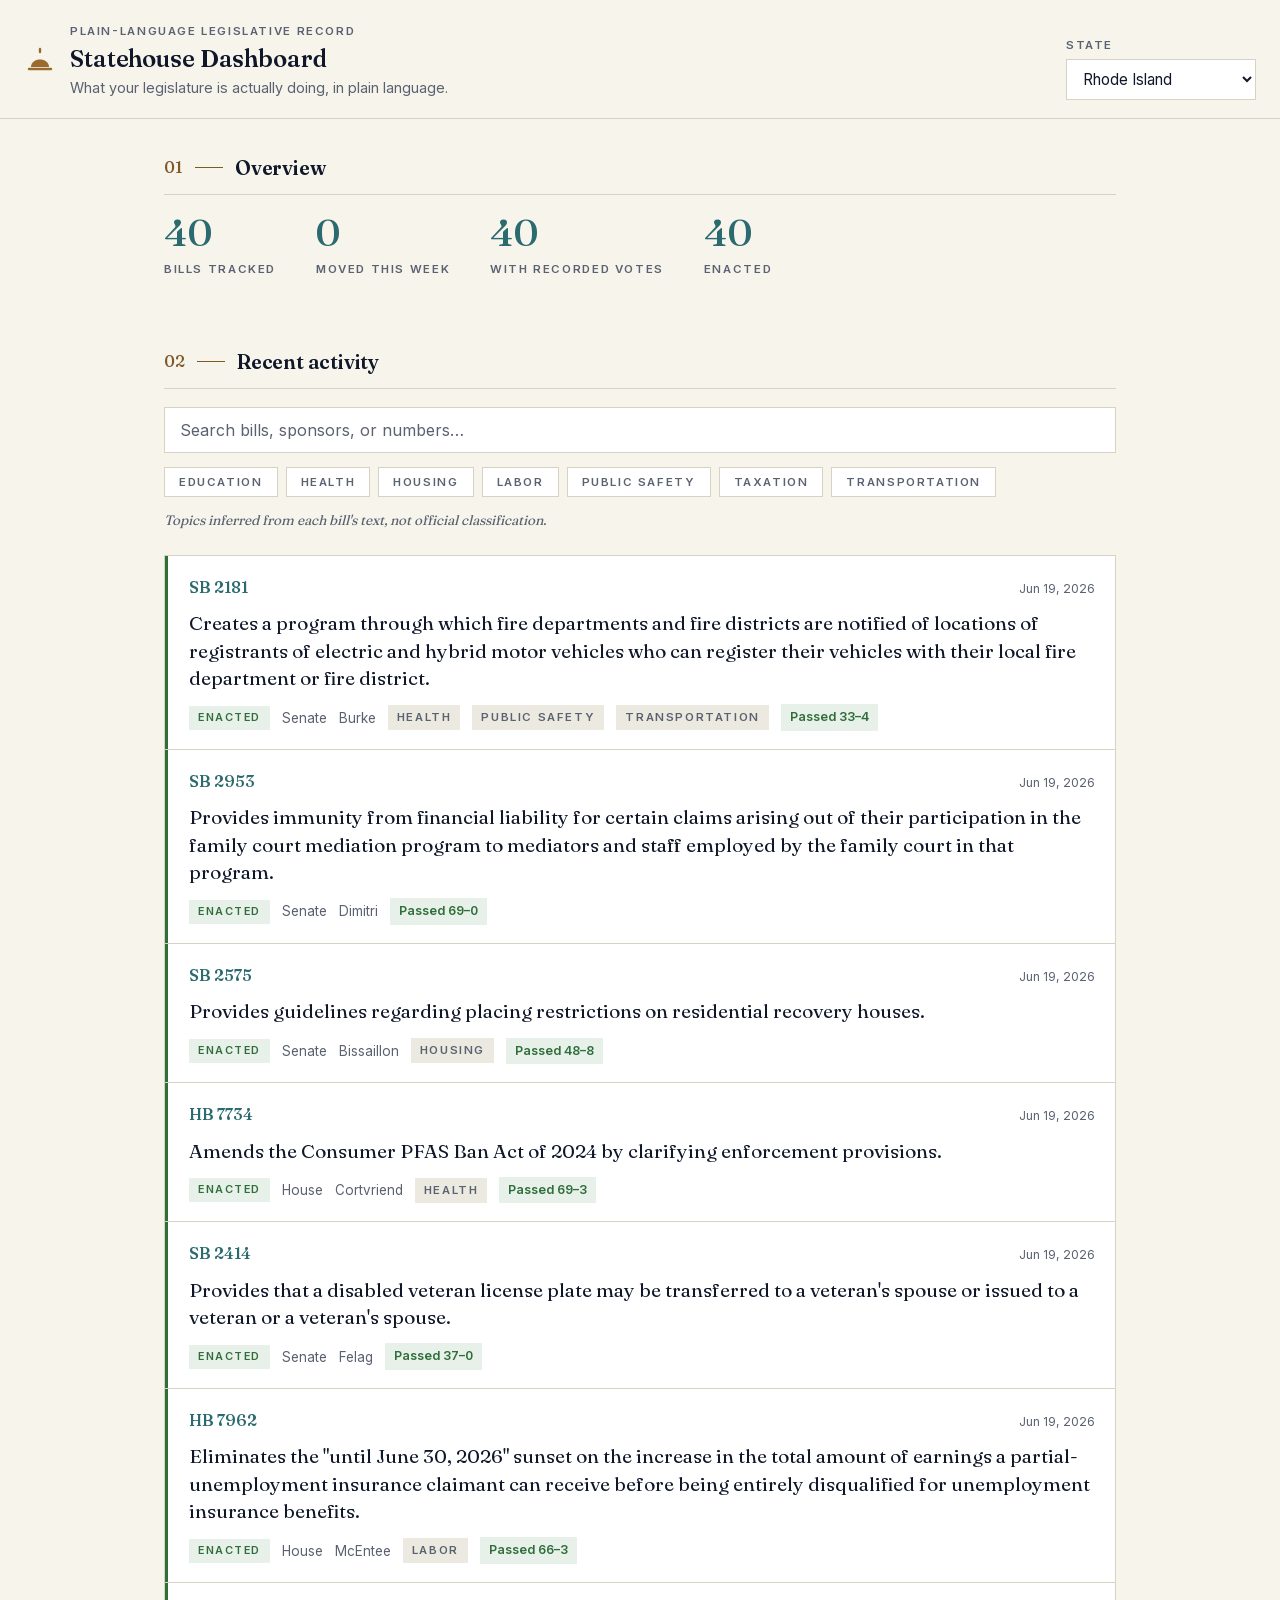
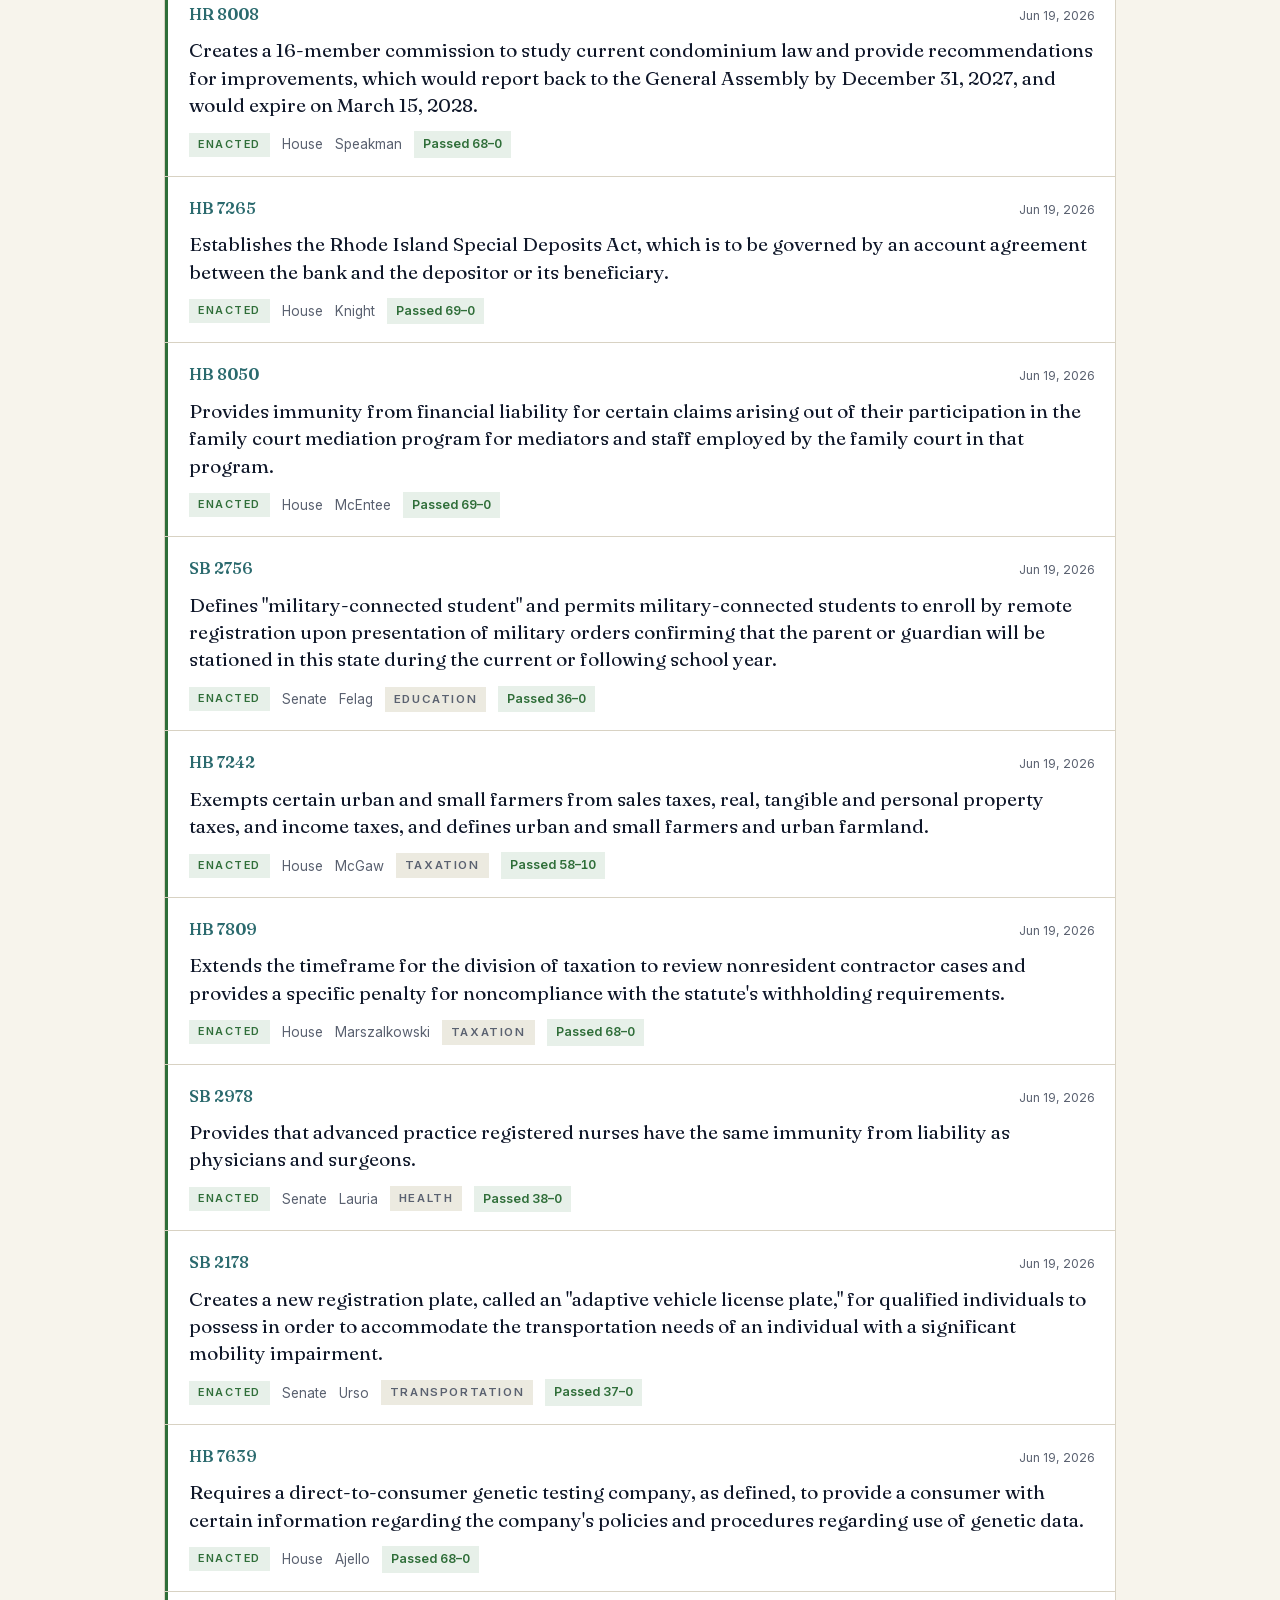
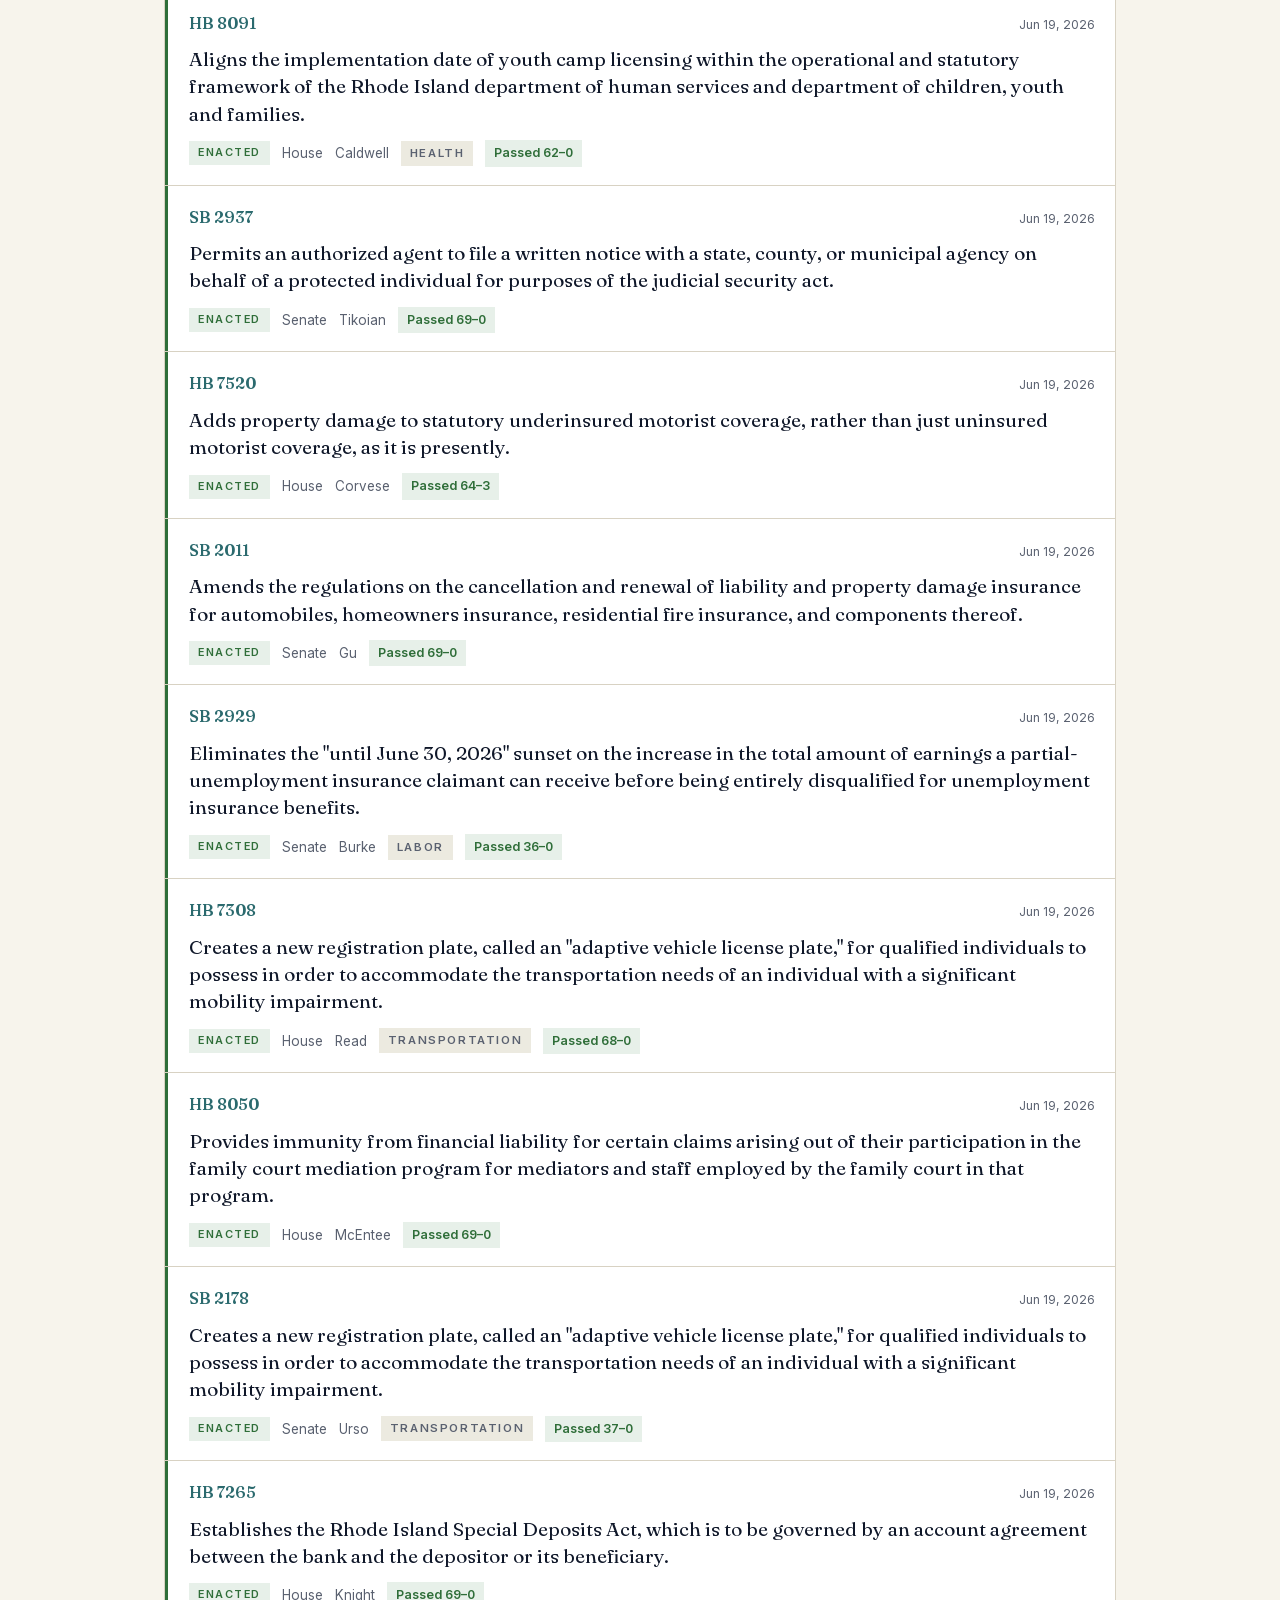
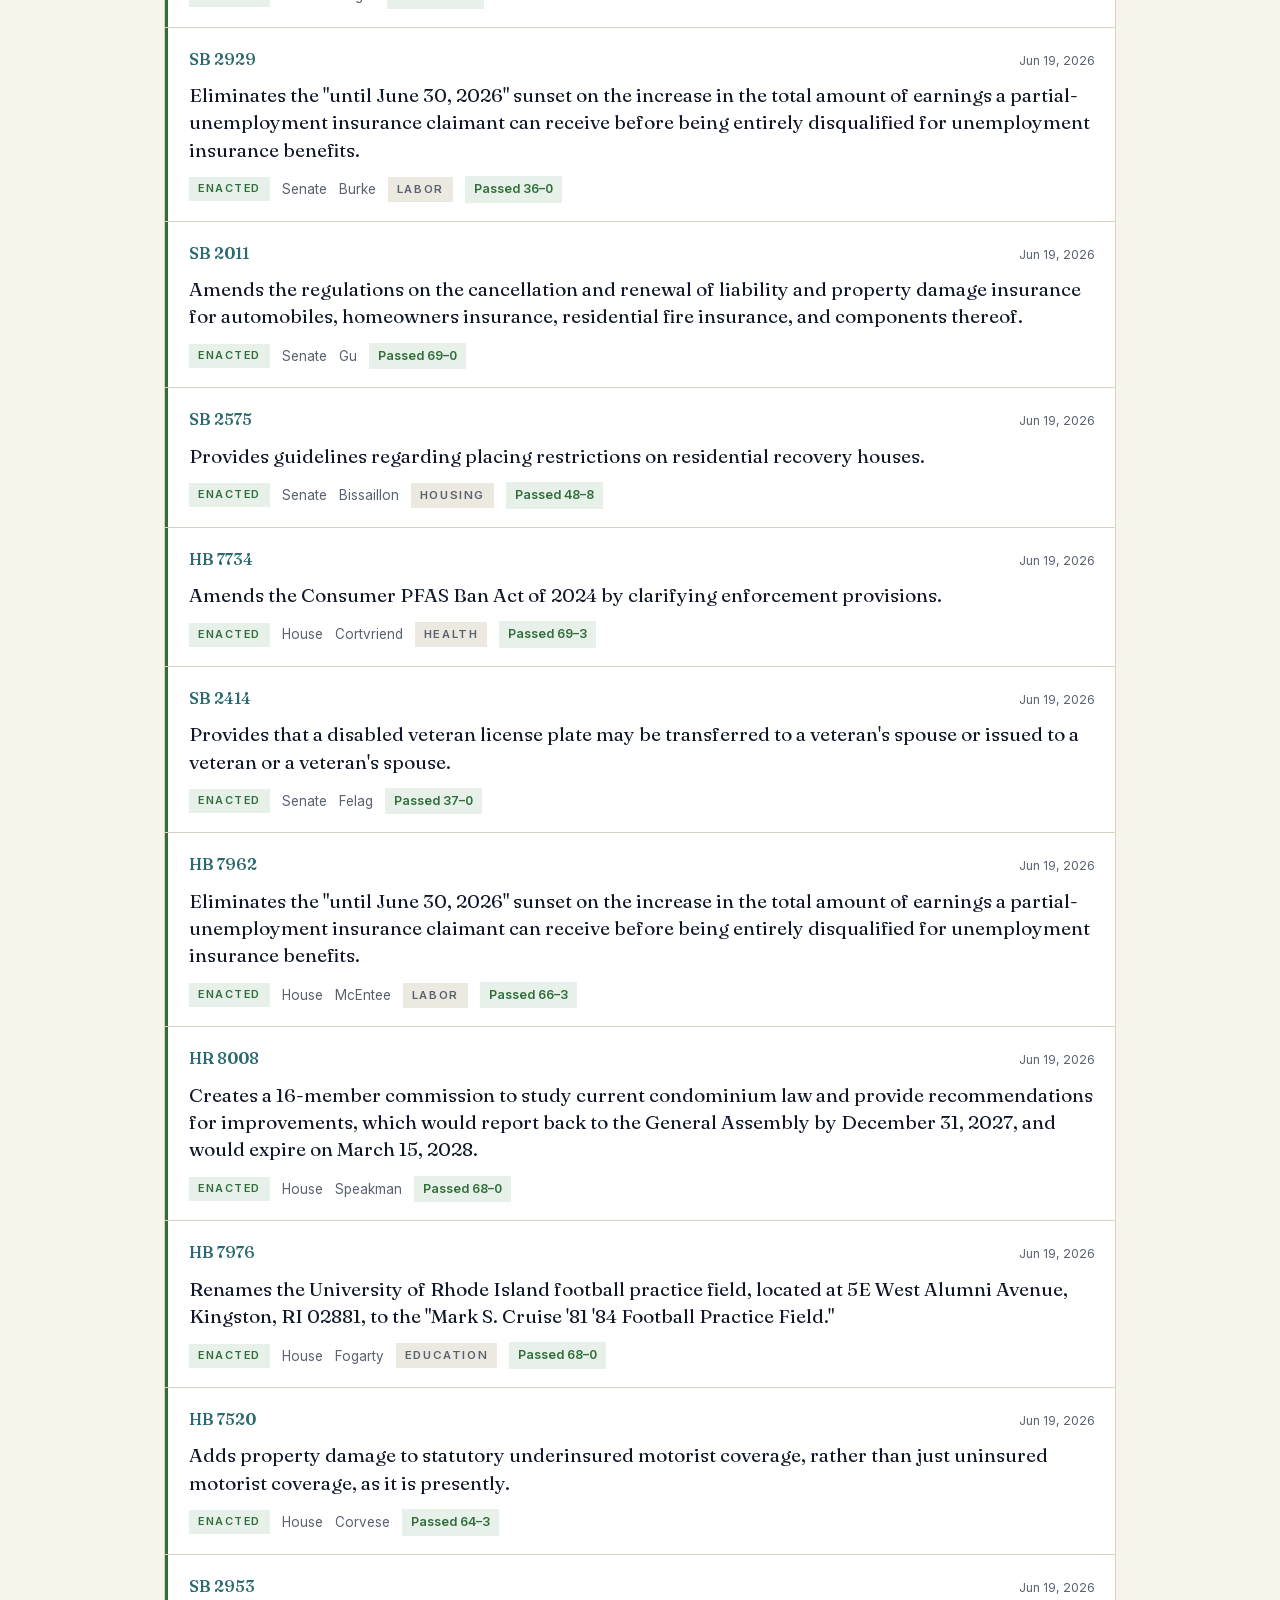
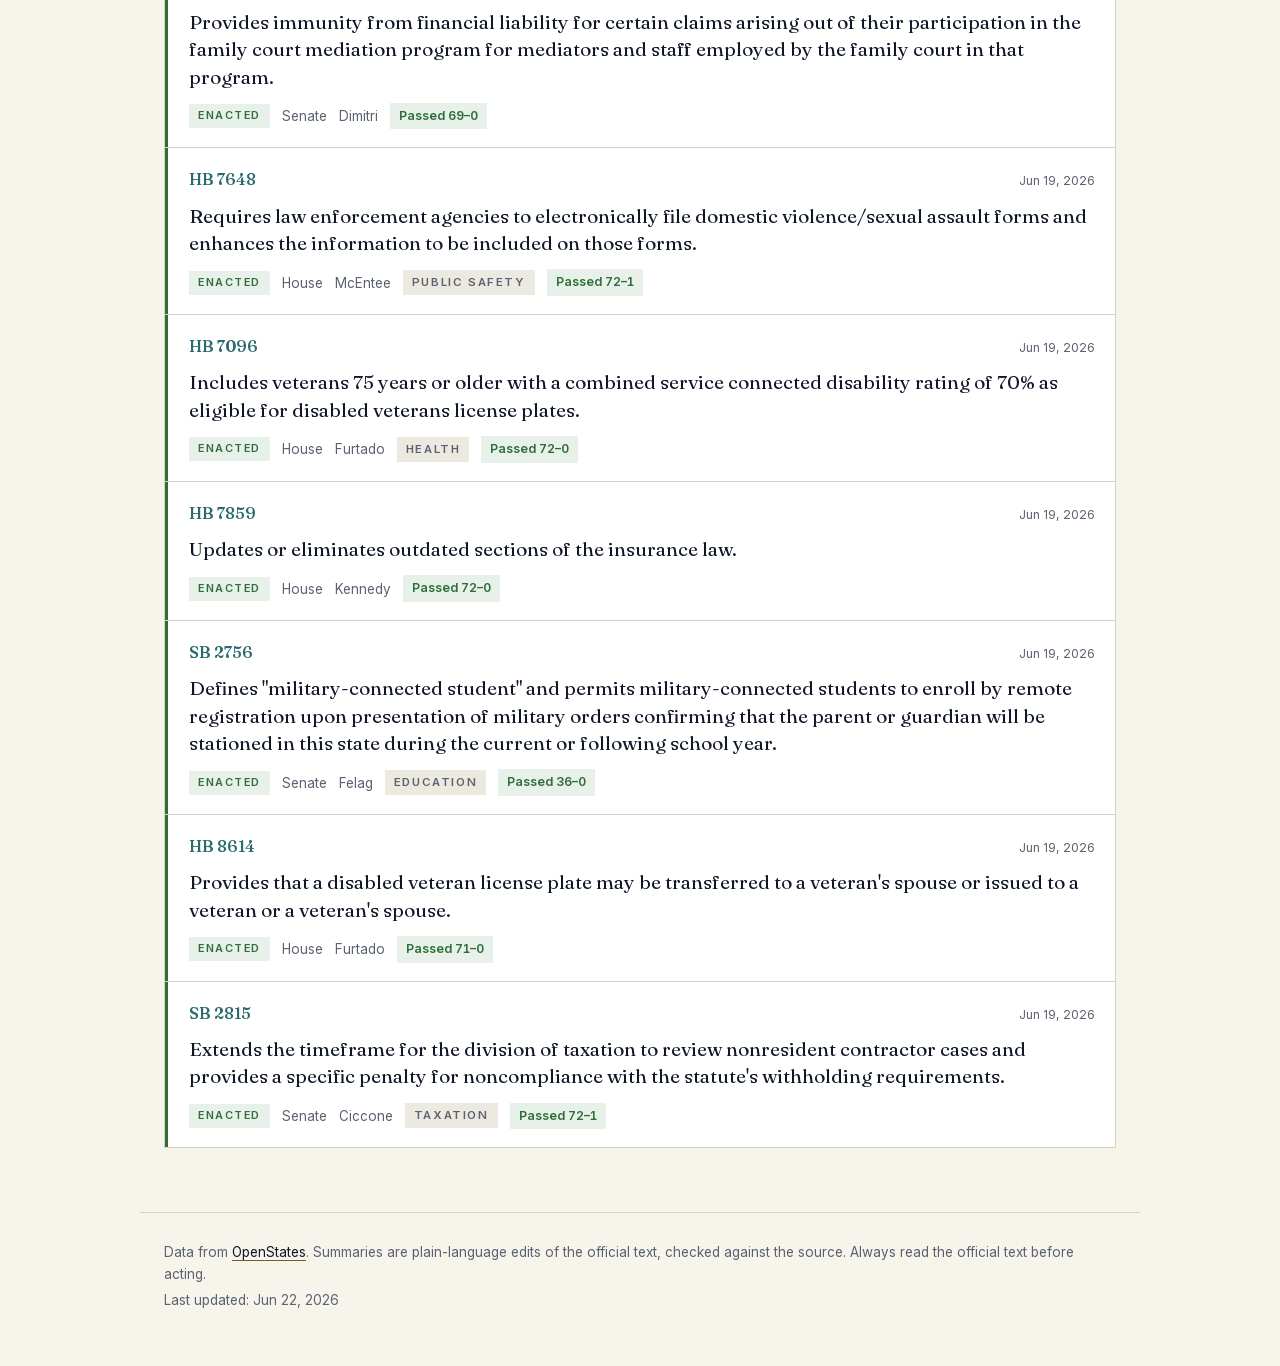
==== commit 144389c6: "Self-host Fraunces + Inter for offline brand rendering (drop Google Fonts CDN) The PWA depended on t" ====
--- a/index.html
+++ b/index.html
@@ -8,9 +8,8 @@
   <meta name="theme-color" content="#0F1729" />
   <link rel="manifest" href="manifest.json" />
   <link rel="icon" href="data:image/svg+xml,%3Csvg xmlns='http://www.w3.org/2000/svg' viewBox='0 0 32 32'%3E%3Crect width='32' height='32' fill='%230F1729'/%3E%3Cline x1='16' y1='6' x2='16' y2='9' stroke='%239A6B2F' stroke-width='2.4' stroke-linecap='round'/%3E%3Cpath d='M8 22 C8 13 24 13 24 22 Z' fill='%239A6B2F'/%3E%3Cline x1='7' y1='24' x2='25' y2='24' stroke='%239A6B2F' stroke-width='2.4' stroke-linecap='round'/%3E%3C/svg%3E" />
-  <link rel="preconnect" href="https://fonts.googleapis.com" />
-  <link rel="preconnect" href="https://fonts.gstatic.com" crossorigin />
-  <link rel="stylesheet" href="https://fonts.googleapis.com/css2?family=Fraunces:opsz,wght@9..144,400;9..144,500;9..144,600&family=Inter:wght@400;500;600&display=swap" />
+  <link rel="preload" href="fonts/fraunces-latin.woff2" as="font" type="font/woff2" crossorigin />
+  <link rel="preload" href="fonts/inter-latin.woff2" as="font" type="font/woff2" crossorigin />
   <link rel="stylesheet" href="app.css" />
 </head>
 <body>
--- a/app.css
+++ b/app.css
@@ -7,6 +7,29 @@
    only. Partisan color is intentionally absent: a vote's outcome carries the color,
    party is a neutral label. Dark mode is a derived, Ink-grounded extension of a
    light-first brand; the cream light theme is canonical. */
+
+/* Self-hosted variable fonts (Fraunces + Inter), so the PWA renders the brand offline
+   without a Google Fonts CDN dependency. latin + latin-ext subsets; opsz/wght axes. */
+@font-face {
+  font-family: 'Fraunces'; font-style: normal; font-weight: 400 600; font-display: swap;
+  src: url(fonts/fraunces-latin.woff2) format("woff2");
+  unicode-range: U+0000-00FF, U+0131, U+0152-0153, U+02BB-02BC, U+02C6, U+02DA, U+02DC, U+0304, U+0308, U+0329, U+2000-206F, U+20AC, U+2122, U+2191, U+2193, U+2212, U+2215, U+FEFF, U+FFFD;
+}
+@font-face {
+  font-family: 'Fraunces'; font-style: normal; font-weight: 400 600; font-display: swap;
+  src: url(fonts/fraunces-latin-ext.woff2) format("woff2");
+  unicode-range: U+0100-02BA, U+02BD-02C5, U+02C7-02CC, U+02CE-02D7, U+02DD-02FF, U+0304, U+0308, U+0329, U+1D00-1DBF, U+1E00-1E9F, U+1EF2-1EFF, U+2020, U+20A0-20AB, U+20AD-20C0, U+2113, U+2C60-2C7F, U+A720-A7FF;
+}
+@font-face {
+  font-family: 'Inter'; font-style: normal; font-weight: 400 600; font-display: swap;
+  src: url(fonts/inter-latin.woff2) format("woff2");
+  unicode-range: U+0000-00FF, U+0131, U+0152-0153, U+02BB-02BC, U+02C6, U+02DA, U+02DC, U+0304, U+0308, U+0329, U+2000-206F, U+20AC, U+2122, U+2191, U+2193, U+2212, U+2215, U+FEFF, U+FFFD;
+}
+@font-face {
+  font-family: 'Inter'; font-style: normal; font-weight: 400 600; font-display: swap;
+  src: url(fonts/inter-latin-ext.woff2) format("woff2");
+  unicode-range: U+0100-02BA, U+02BD-02C5, U+02C7-02CC, U+02CE-02D7, U+02DD-02FF, U+0304, U+0308, U+0329, U+1D00-1DBF, U+1E00-1E9F, U+1EF2-1EFF, U+2020, U+20A0-20AB, U+20AD-20C0, U+2113, U+2C60-2C7F, U+A720-A7FF;
+}
 
 :root {
   /* --- light: the canonical ground --- */
@@ -25,10 +48,11 @@
   --teal: #2B6A6E;        /* analytical accent: ALL figures and numbers */
   --teal-lt: #4A9EA3;     /* teal hover / dark-mode figures */
   --teal-wash: #E6F3F4;   /* vote-bar track, quiet panel tint */
-  --success: #3A7D44; --success-wash: #E7F0E9; /* semantic: on-track / enacted */
-  --caution: #B5760A; --caution-wash: #F6ECD8; /* semantic: in progress / passed chamber */
+  --success: #2F6E39; --success-wash: #E7F0E9; /* semantic: on-track / enacted (darkened for AA on the wash) */
+  --caution: #8A5A07; --caution-wash: #F6ECD8; /* semantic: in progress / passed chamber (darkened for AA on cream + wash) */
   --alert:   #A03030; --alert-wash:   #F2E2E2; /* semantic: failed / vetoed */
   --neutral-wash: #ECEAE0;                      /* semantic-neutral: active / in committee */
+  --ink-rgb: 15,23,41;    /* Ink channels, for the drawer scrim (keeps the scrim tied to the Ink token) */
 
   --radius: 0;            /* Square Corners Rule */
   --radius-focus: 2px;    /* the only curve in the system */
@@ -59,7 +83,7 @@
     --teal-wash: rgba(74,158,163,0.10);
     --success: #5FA56B; --success-wash: rgba(95,165,107,0.14);
     --caution: #D29A3A; --caution-wash: rgba(210,154,58,0.14);
-    --alert:   #C96B6B; --alert-wash:   rgba(201,107,107,0.16);
+    --alert:   #DB8585; --alert-wash:   rgba(201,107,107,0.16); /* lightened for AA on the dark wash */
     --neutral-wash: rgba(216,210,195,0.10);
   }
 }
@@ -80,7 +104,7 @@
 
 /* tabular lining numerals, applied wherever figures are scanned (Tabular Numbers Rule) */
 .num { font-family: var(--serif); font-weight: 500; font-variant-numeric: tabular-nums lining-nums;
-       font-feature-settings: 'tnum', 'lnum'; color: var(--teal); }
+       font-feature-settings: 'tnum', 'lnum'; font-variation-settings: 'opsz' 14; color: var(--teal); }
 
 .skip-link { position: absolute; left: -999px; top: 0; background: var(--ink); color: var(--bg); padding: 8px 14px; z-index: 50; }
 .skip-link:focus { left: 0; }
@@ -105,8 +129,8 @@
 .field select { background: var(--surface); color: var(--ink); border: 1px solid var(--line);
   border-radius: var(--radius); padding: 9px 12px; font-size: 0.95rem; font-family: inherit; min-width: 190px; }
 
-/* ---- Sample banner: caution-keyed editorial callout ---- */
-.banner { background: var(--caution-wash); color: var(--caution); border-left: 2px solid var(--caution);
+/* ---- Sample banner: editorial aside (app-state notice, not a finding) ---- */
+.banner { background: var(--ochre-wash); color: var(--graphite); border-left: 2px solid var(--ochre);
   padding: 11px 24px; font-size: 0.9rem; }
 
 /* ---- Layout ---- */
@@ -117,7 +141,7 @@
   border-bottom: 1px solid var(--line); padding-bottom: 10px; }
 .section-head + .section-head, main > .section-head:not(:first-child) { margin-top: 40px; }
 .section-num { font-family: var(--serif); font-weight: 500; font-size: 1rem; color: var(--ochre);
-  font-variant-numeric: tabular-nums lining-nums; display: inline-flex; align-items: center; }
+  font-variant-numeric: tabular-nums lining-nums; font-variation-settings: 'opsz' 14; display: inline-flex; align-items: center; }
 .section-num::after { content: ''; display: inline-block; width: 28px; height: 1px;
   background: var(--ochre); margin-left: 12px; }
 .section-title { font-family: var(--serif); font-weight: 600; font-size: 1.25rem; color: var(--ink);
@@ -139,7 +163,7 @@
 .chips { display: flex; flex-wrap: wrap; gap: 8px; }
 .chip { border: 1px solid var(--line); background: var(--surface); color: var(--slate);
   border-radius: var(--radius); padding: 7px 14px; font-family: var(--sans); font-size: 0.72rem;
-  font-weight: 600; letter-spacing: 0.1em; text-transform: uppercase; cursor: pointer; }
+  font-weight: 600; letter-spacing: 0.14em; text-transform: uppercase; cursor: pointer; }
 .chip:hover { background: var(--surface-hover); border-color: var(--line-strong); }
 .chip[aria-pressed="true"] { background: var(--ochre-wash); color: var(--ochre); border-color: var(--ochre); }
 .chip-note { flex-basis: 100%; font-family: var(--serif); font-size: 0.85rem; color: var(--slate);
@@ -159,7 +183,7 @@
 
 .bill-top { display: flex; justify-content: space-between; align-items: baseline; gap: 12px; }
 .bill-id { font-family: var(--serif); font-weight: 600; font-size: 1rem; color: var(--teal);
-  font-variant-numeric: tabular-nums lining-nums; font-feature-settings: 'tnum', 'lnum'; }
+  font-variant-numeric: tabular-nums lining-nums; font-feature-settings: 'tnum', 'lnum'; font-variation-settings: 'opsz' 14; }
 .bill-date { font-family: var(--sans); font-size: 0.76rem; color: var(--slate); }
 .bill-summary { font-family: var(--serif); font-weight: 400; font-size: 1.22rem; line-height: 1.4;
   color: var(--ink); margin: 10px 0 12px; font-variation-settings: 'opsz' 36, 'SOFT' 30; }
@@ -167,14 +191,14 @@
 
 /* status: color + label, never color alone (Semantic Color Rule + a11y) */
 .status { font-family: var(--sans); font-size: 0.68rem; font-weight: 600; text-transform: uppercase;
-  letter-spacing: 0.1em; padding: 3px 9px; }
+  letter-spacing: 0.14em; padding: 3px 9px; }
 .status.s-enacted { background: var(--success-wash); color: var(--success); }
 .status.s-passed-chamber { background: var(--caution-wash); color: var(--caution); }
 .status.s-failed, .status.s-vetoed { background: var(--alert-wash); color: var(--alert); }
 .status.s-in-committee, .status.s-introduced, .status.s-active { background: var(--neutral-wash); color: var(--slate); }
 
 .topic-tag { background: var(--neutral-wash); color: var(--slate); padding: 3px 9px;
-  font-family: var(--sans); font-size: 0.72rem; font-weight: 600; letter-spacing: 0.06em; }
+  font-family: var(--sans); font-size: 0.72rem; font-weight: 600; letter-spacing: 0.14em; text-transform: uppercase; }
 
 /* vote pill in the feed: outcome is the finding (semantic), tally is tabular */
 .vote-pill { font-size: 0.78rem; padding: 3px 9px; font-weight: 600; font-variant-numeric: tabular-nums lining-nums; }
@@ -185,13 +209,13 @@
 .empty { text-align: center; color: var(--slate); padding: 40px; font-family: var(--serif); font-style: italic; }
 
 /* ---- Detail drawer ---- */
-.overlay { position: fixed; inset: 0; background: rgba(15,23,41,0.45); z-index: 40; }
+.overlay { position: fixed; inset: 0; background: rgba(var(--ink-rgb), 0.45); z-index: 40; }
 .detail { position: fixed; top: 0; right: 0; height: 100%; width: min(560px, 100%); background: var(--bg);
   z-index: 41; overflow-y: auto; padding: 26px 28px 60px; border-left: 1px solid var(--line); border-radius: var(--radius); }
 .detail-close { position: absolute; top: 14px; right: 16px; background: none; border: none;
   font-size: 1.9rem; line-height: 1; cursor: pointer; color: var(--slate); }
 .detail h2 { margin: 4px 0 10px; font-family: var(--serif); font-weight: 600; font-size: 1.5rem; color: var(--teal);
-  font-variant-numeric: tabular-nums lining-nums; font-feature-settings: 'tnum', 'lnum'; }
+  font-variant-numeric: tabular-nums lining-nums; font-feature-settings: 'tnum', 'lnum'; font-variation-settings: 'opsz' 36, 'SOFT' 30; }
 .detail .plain { font-family: var(--serif); font-weight: 400; font-size: 1.3rem; line-height: 1.45;
   color: var(--ink); margin: 0 0 10px; max-width: var(--maxw-text); font-variation-settings: 'opsz' 36, 'SOFT' 30; }
 .detail .note { font-family: var(--sans); font-size: 0.82rem; color: var(--slate); margin: 0 0 16px; }
@@ -210,25 +234,25 @@
 .vote-bar { display: flex; height: 26px; border-radius: var(--radius); overflow: hidden;
   border: 1px solid var(--line); margin-top: 10px; background: var(--teal-wash); }
 .vote-bar span { display: flex; align-items: center; justify-content: center; font-family: var(--serif);
-  font-weight: 500; font-size: 0.78rem; color: var(--bg); font-variant-numeric: tabular-nums lining-nums; }
+  font-weight: 500; font-size: 0.78rem; color: var(--bg); font-variant-numeric: tabular-nums lining-nums; font-variation-settings: 'opsz' 14; }
 .vote-bar .yes { background: var(--success); }
 .vote-bar .no { background: var(--alert); }
 .vote-bar .other { background: var(--slate); }
 .party-rows { margin-top: 14px; display: flex; flex-direction: column; gap: 8px; }
 .party-row { display: grid; grid-template-columns: 30px 1fr; gap: 12px; align-items: center; font-size: 0.84rem; }
 /* party = neutral label only; never a partisan hue (Semantic Color Rule, no-partisan-palette) */
-.party-key { font-family: var(--serif); font-weight: 600; color: var(--ink); font-variant-numeric: lining-nums; }
+.party-key { font-family: var(--serif); font-weight: 600; color: var(--ink); font-variant-numeric: lining-nums; font-variation-settings: 'opsz' 14; }
 .party-split { display: flex; height: 15px; border-radius: var(--radius); overflow: hidden; background: var(--teal-wash); }
 .party-split .yes { background: var(--success); } .party-split .no { background: var(--alert); } .party-split .other { background: var(--slate); }
 .party-counts { font-family: var(--serif); font-size: 0.82rem; color: var(--teal);
-  font-variant-numeric: tabular-nums lining-nums; font-feature-settings: 'tnum', 'lnum'; }
+  font-variant-numeric: tabular-nums lining-nums; font-feature-settings: 'tnum', 'lnum'; font-variation-settings: 'opsz' 14; }
 
 /* action timeline */
 .timeline { list-style: none; padding: 0; margin: 0; }
 .timeline li { display: grid; grid-template-columns: 96px 1fr; gap: 12px; padding: 9px 0;
   border-bottom: 1px solid var(--line); font-size: 0.92rem; color: var(--graphite); }
 .timeline .t-date { font-family: var(--serif); font-size: 0.82rem; color: var(--teal);
-  font-variant-numeric: tabular-nums lining-nums; font-feature-settings: 'tnum', 'lnum'; }
+  font-variant-numeric: tabular-nums lining-nums; font-feature-settings: 'tnum', 'lnum'; font-variation-settings: 'opsz' 14; }
 .detail .source-link { display: inline-block; margin-top: 18px; }
 
 /* ---- Footer ---- */
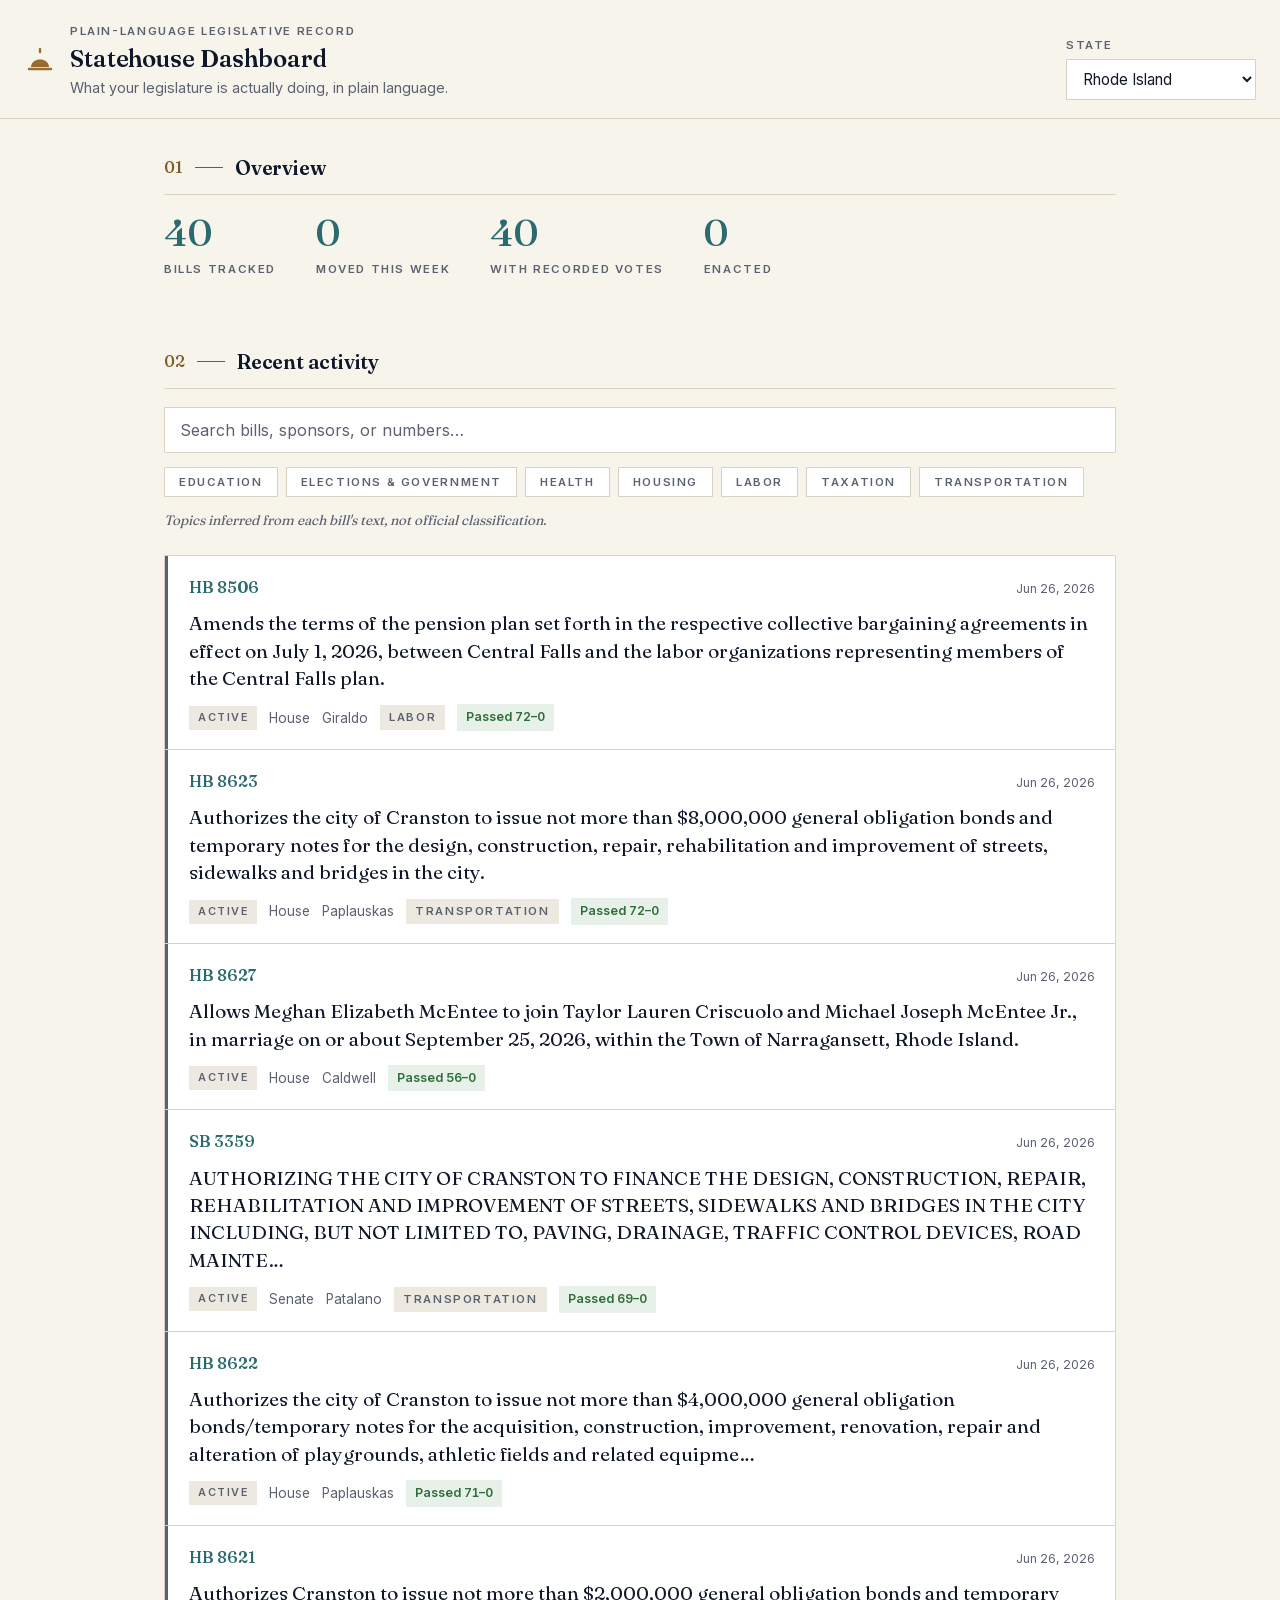
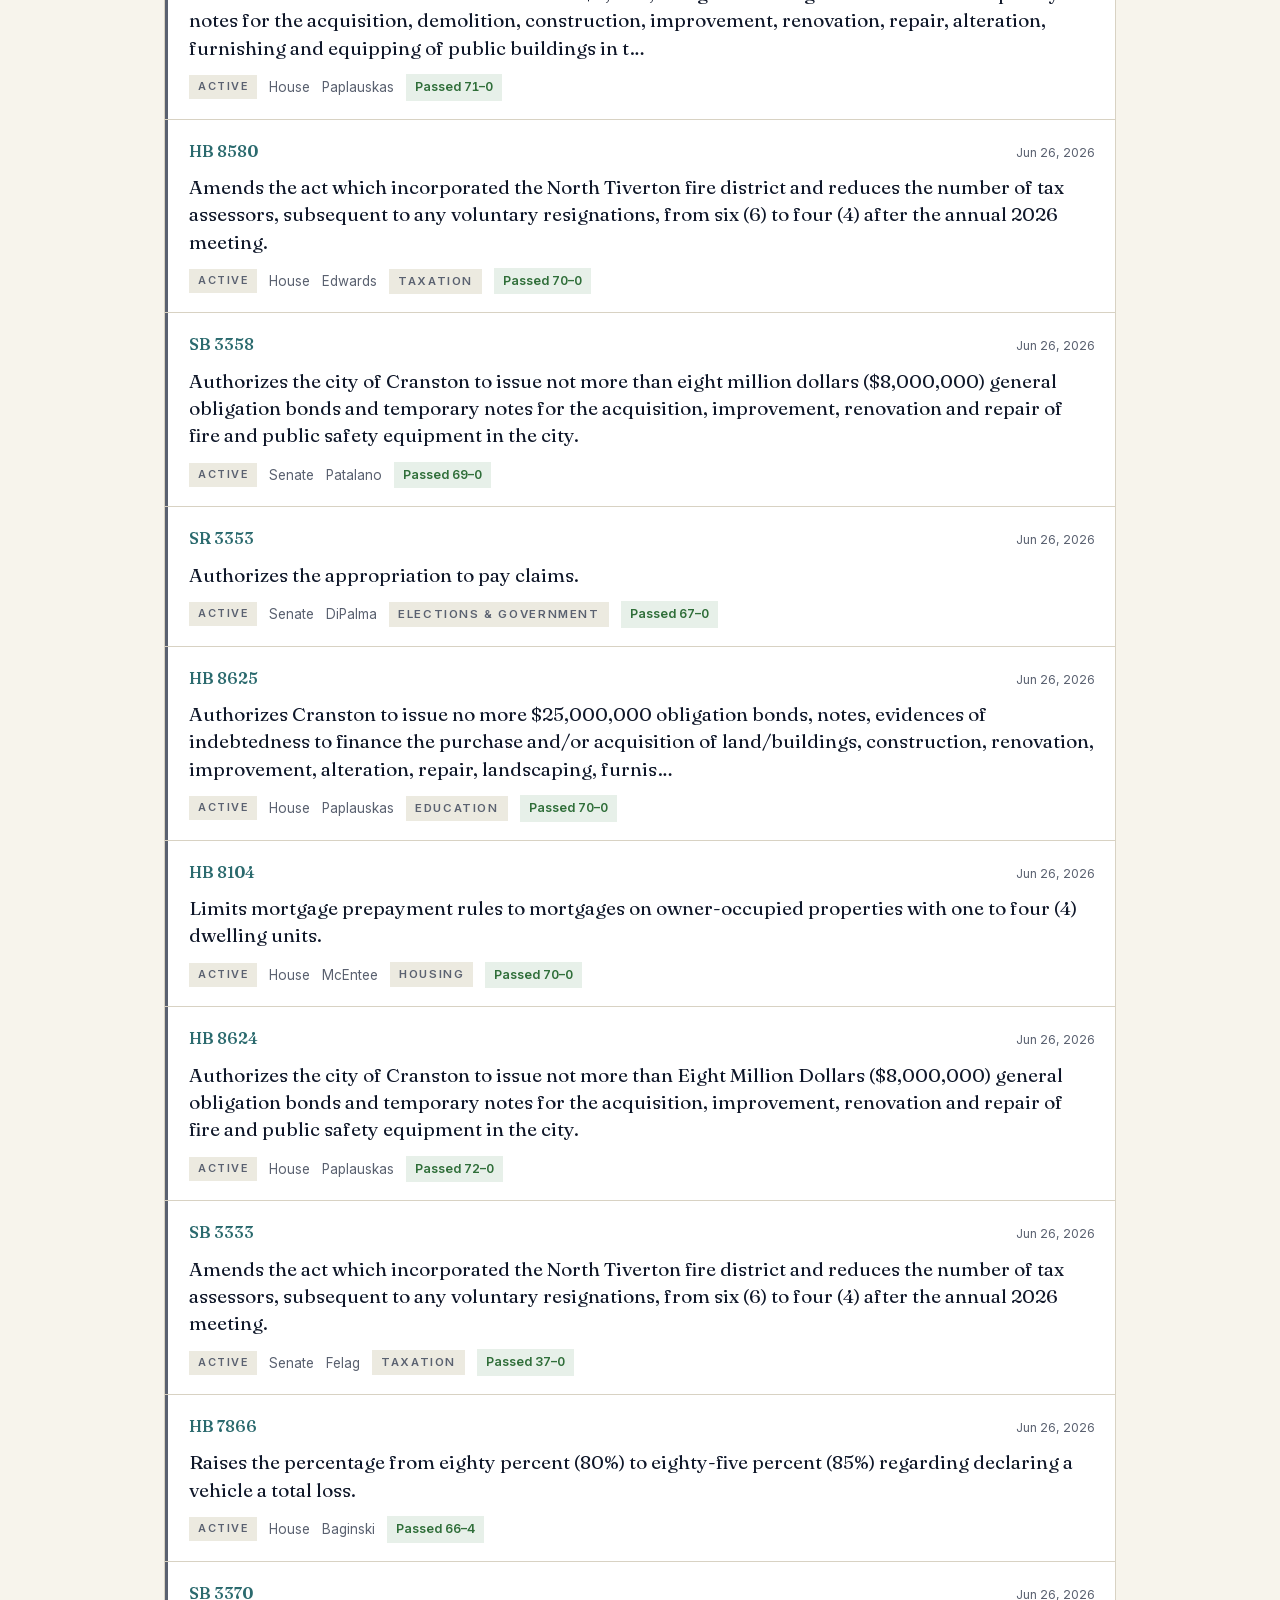
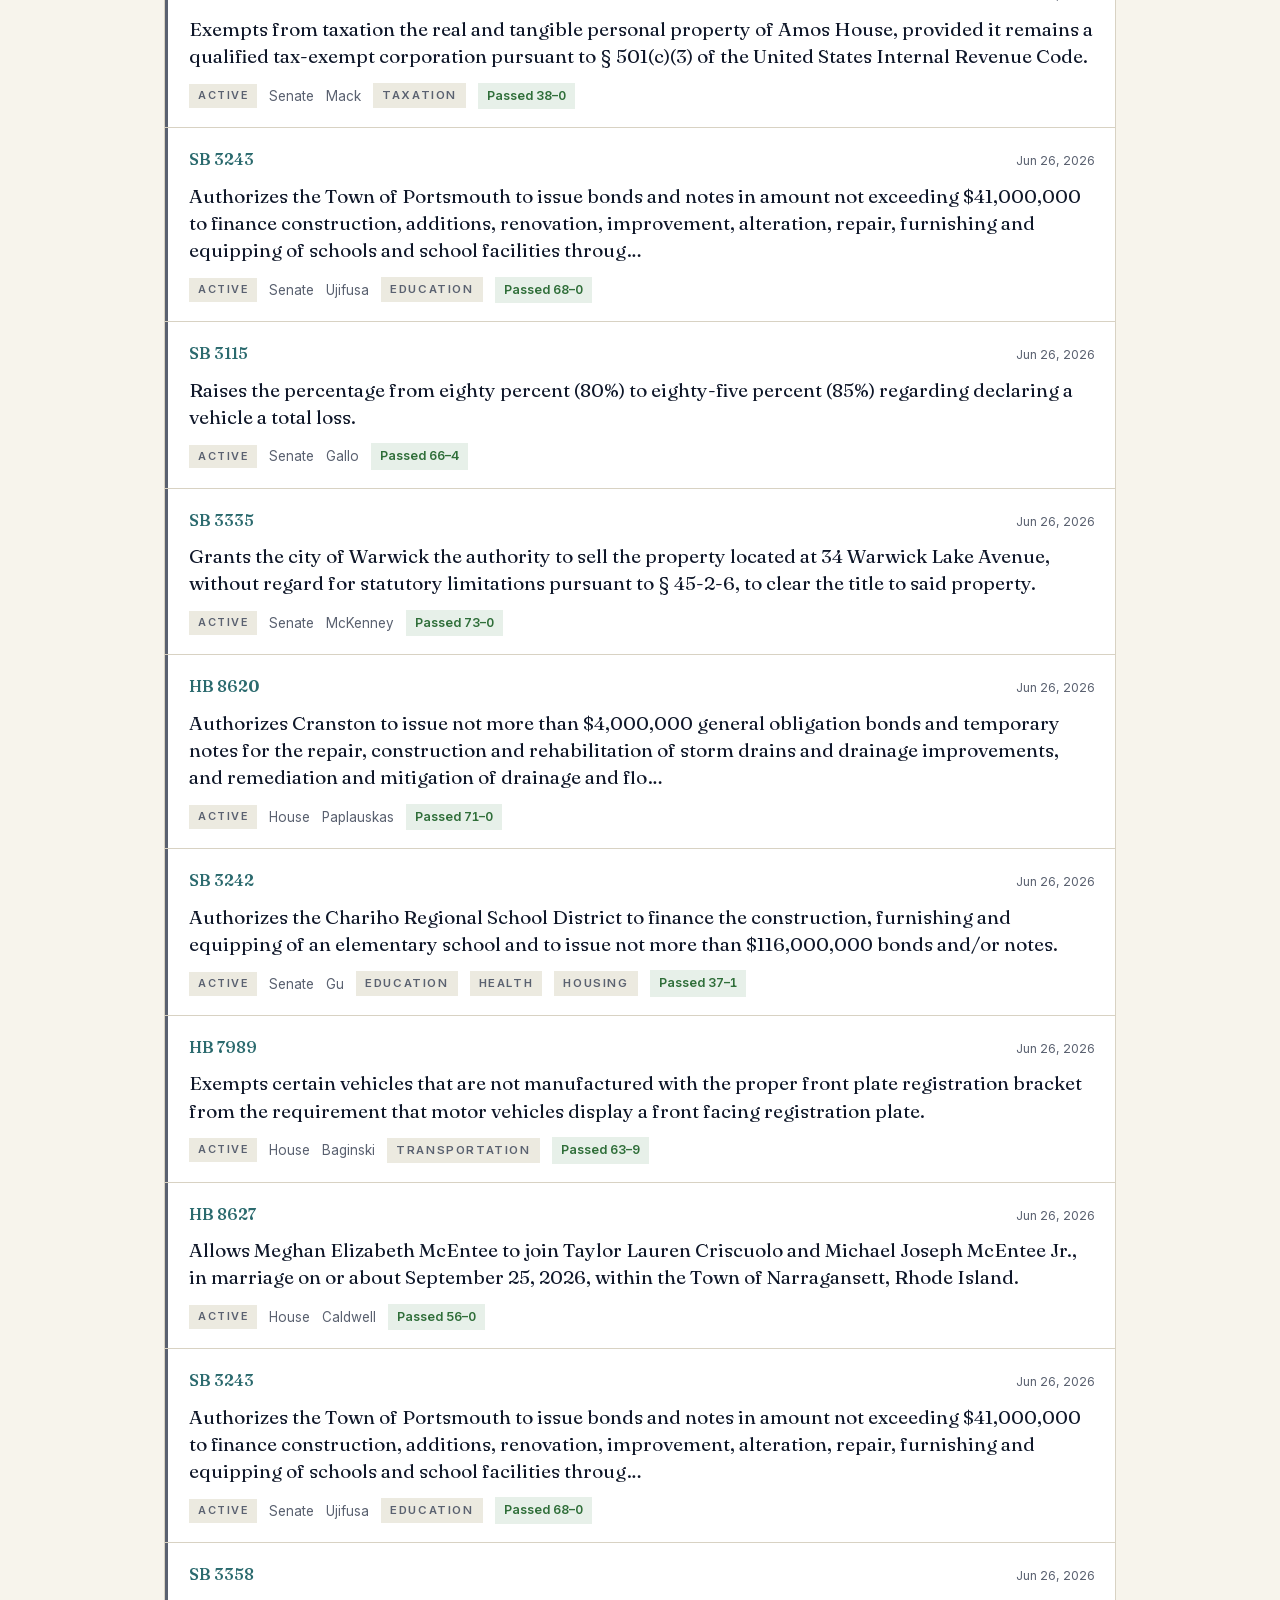
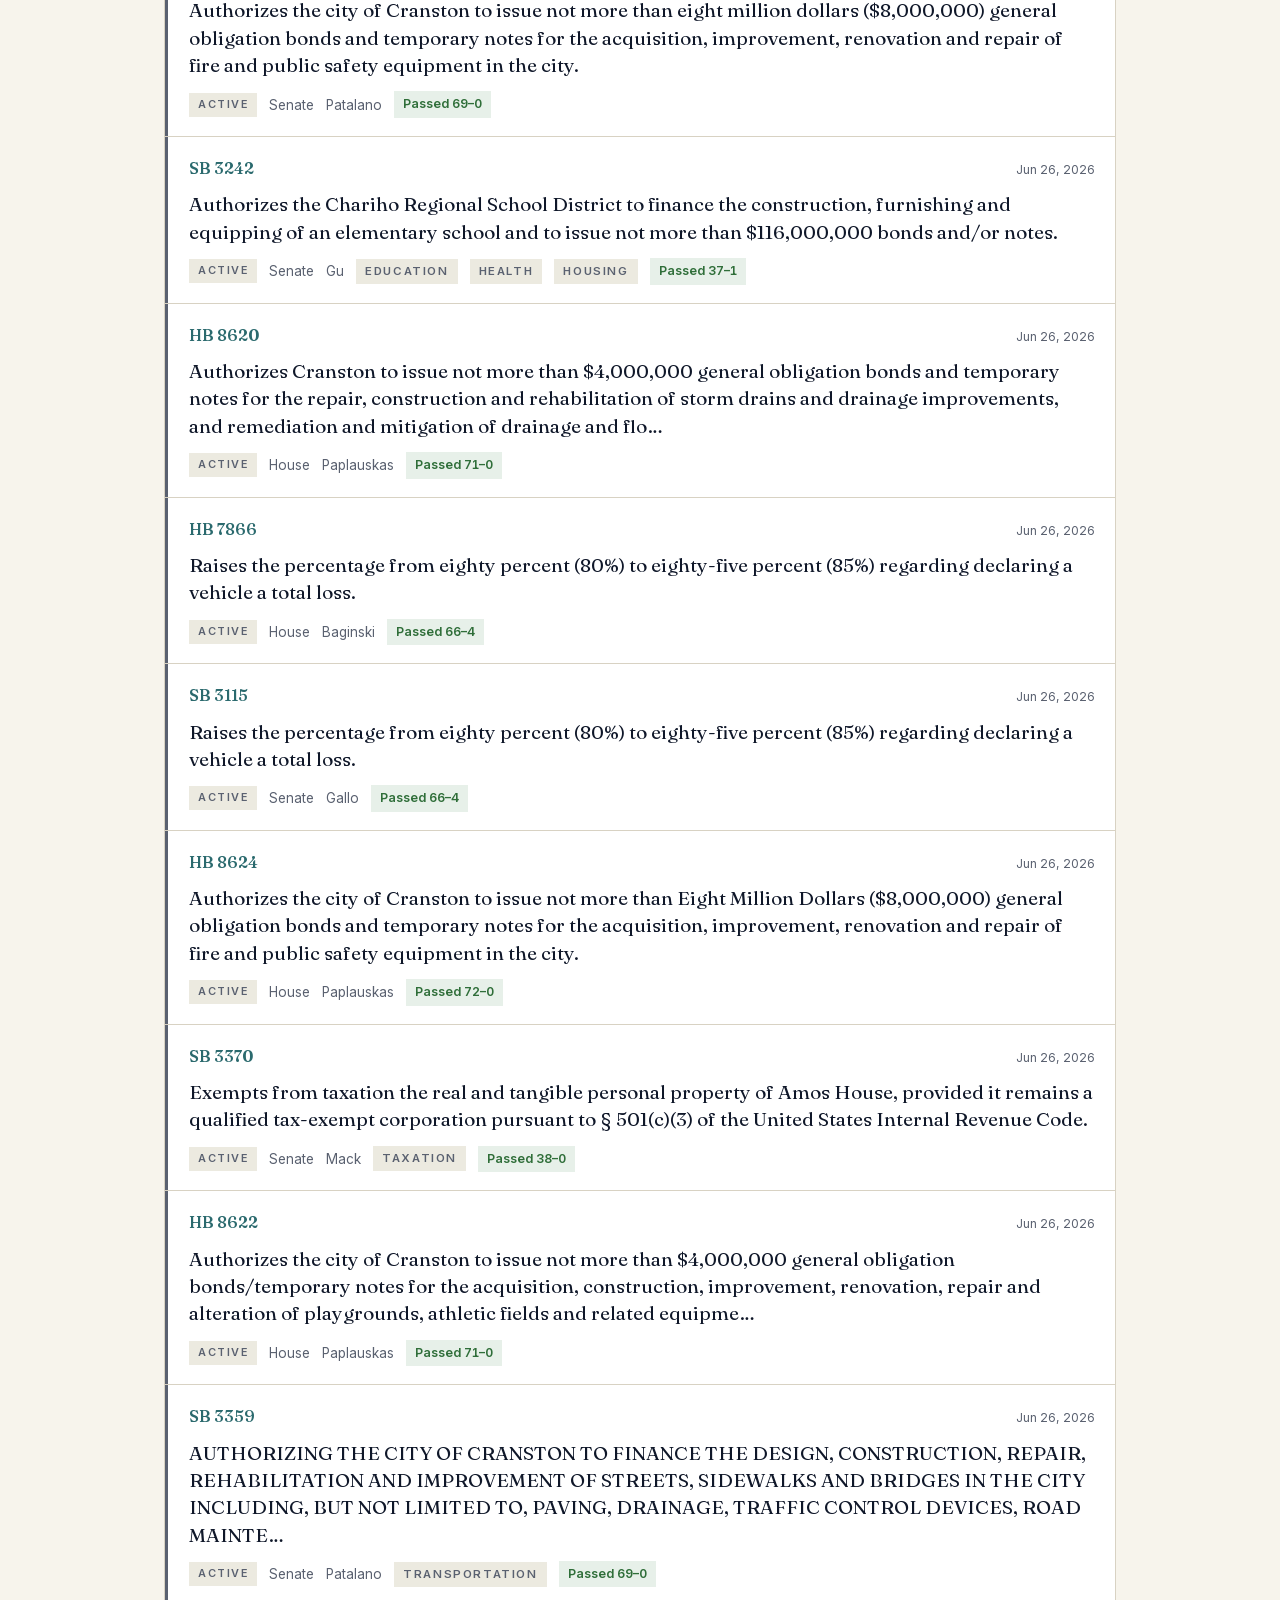
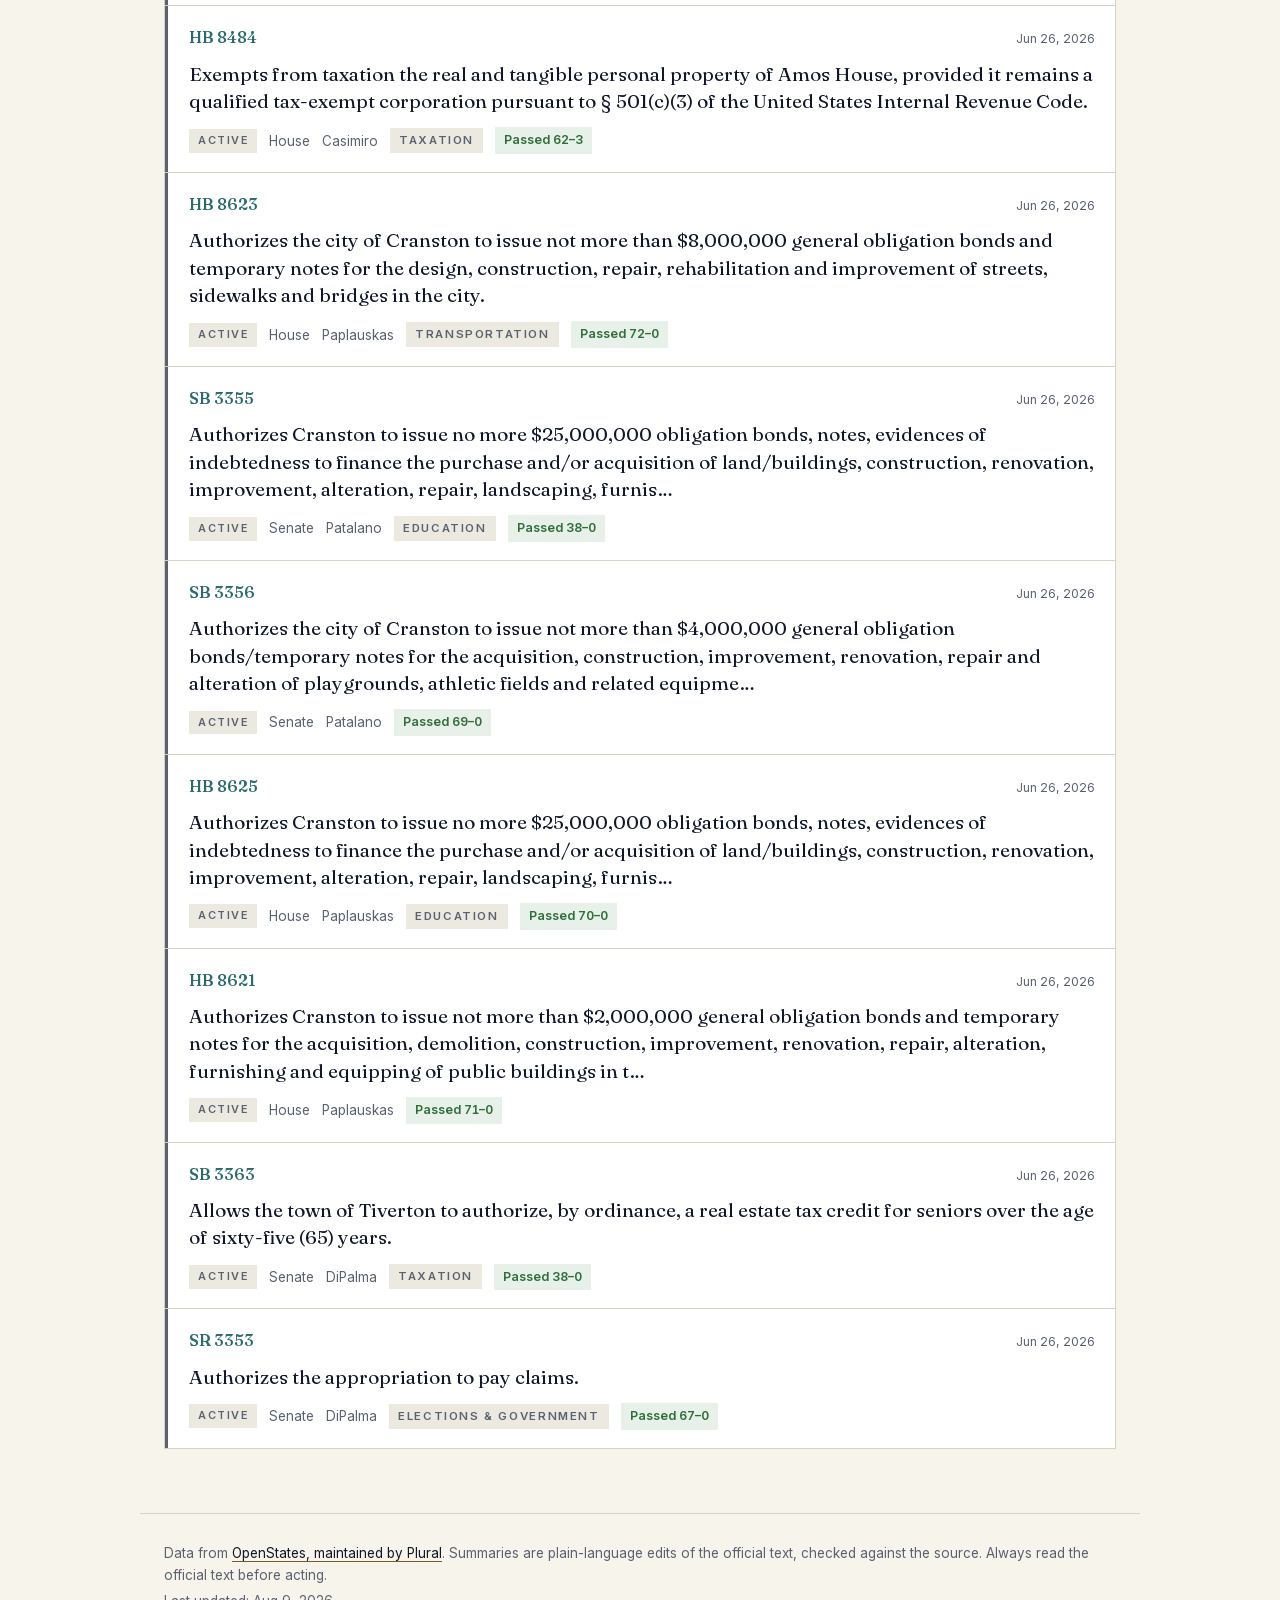
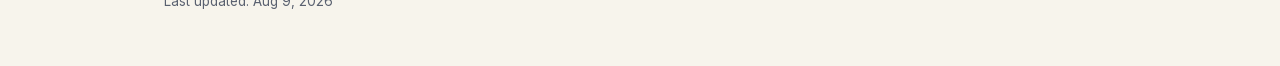
==== commit 17f426a7: "Update OpenStates attribution to current Plural home openstates.org now 301-redirects to pluralpolic" ====
--- a/index.html
+++ b/index.html
@@ -62,7 +62,7 @@
   </aside>
 
   <footer class="footer">
-    <p>Data from <a href="https://openstates.org">OpenStates</a>. Summaries are plain-language edits of the official text, checked against the source. Always read the official text before acting.</p>
+    <p>Data from <a href="https://pluralpolicy.com/open/">OpenStates, maintained by Plural</a>. Summaries are plain-language edits of the official text, checked against the source. Always read the official text before acting.</p>
     <p>Last updated: <time id="updated">…</time></p>
   </footer>
 
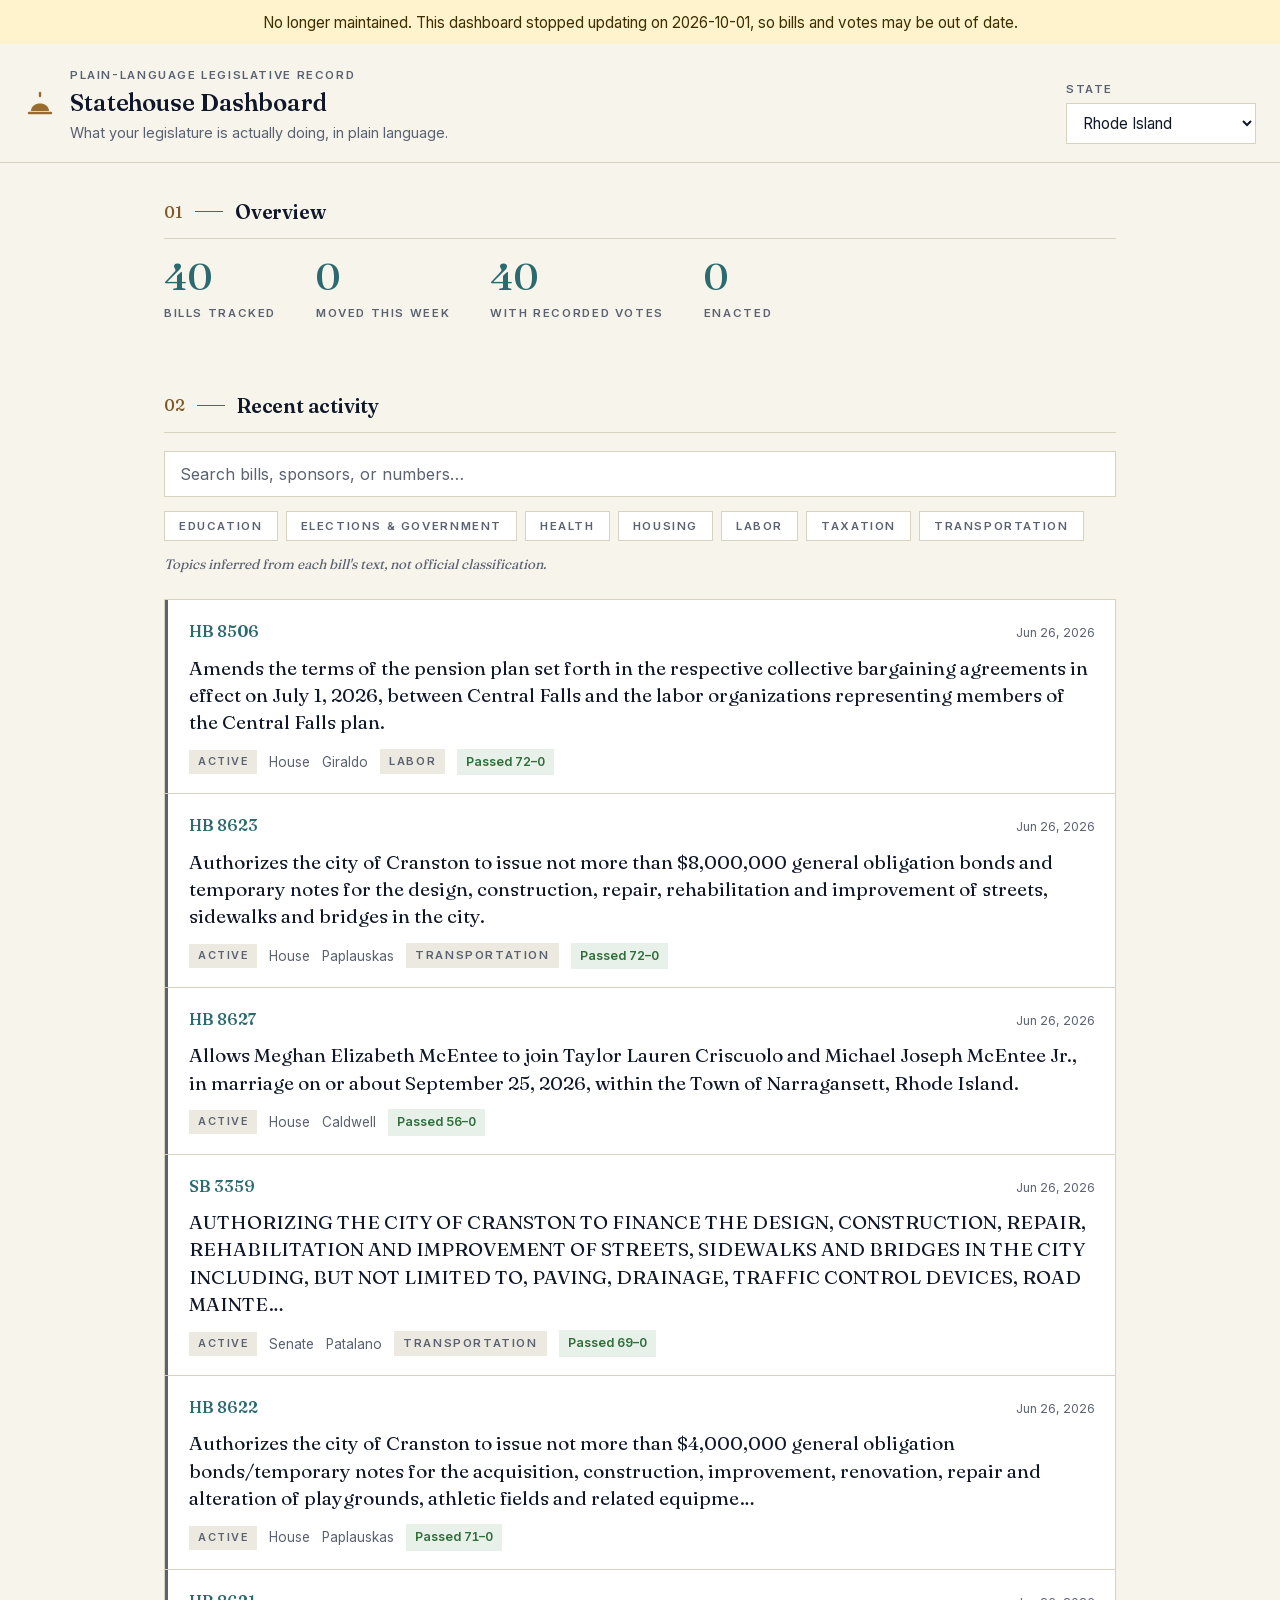
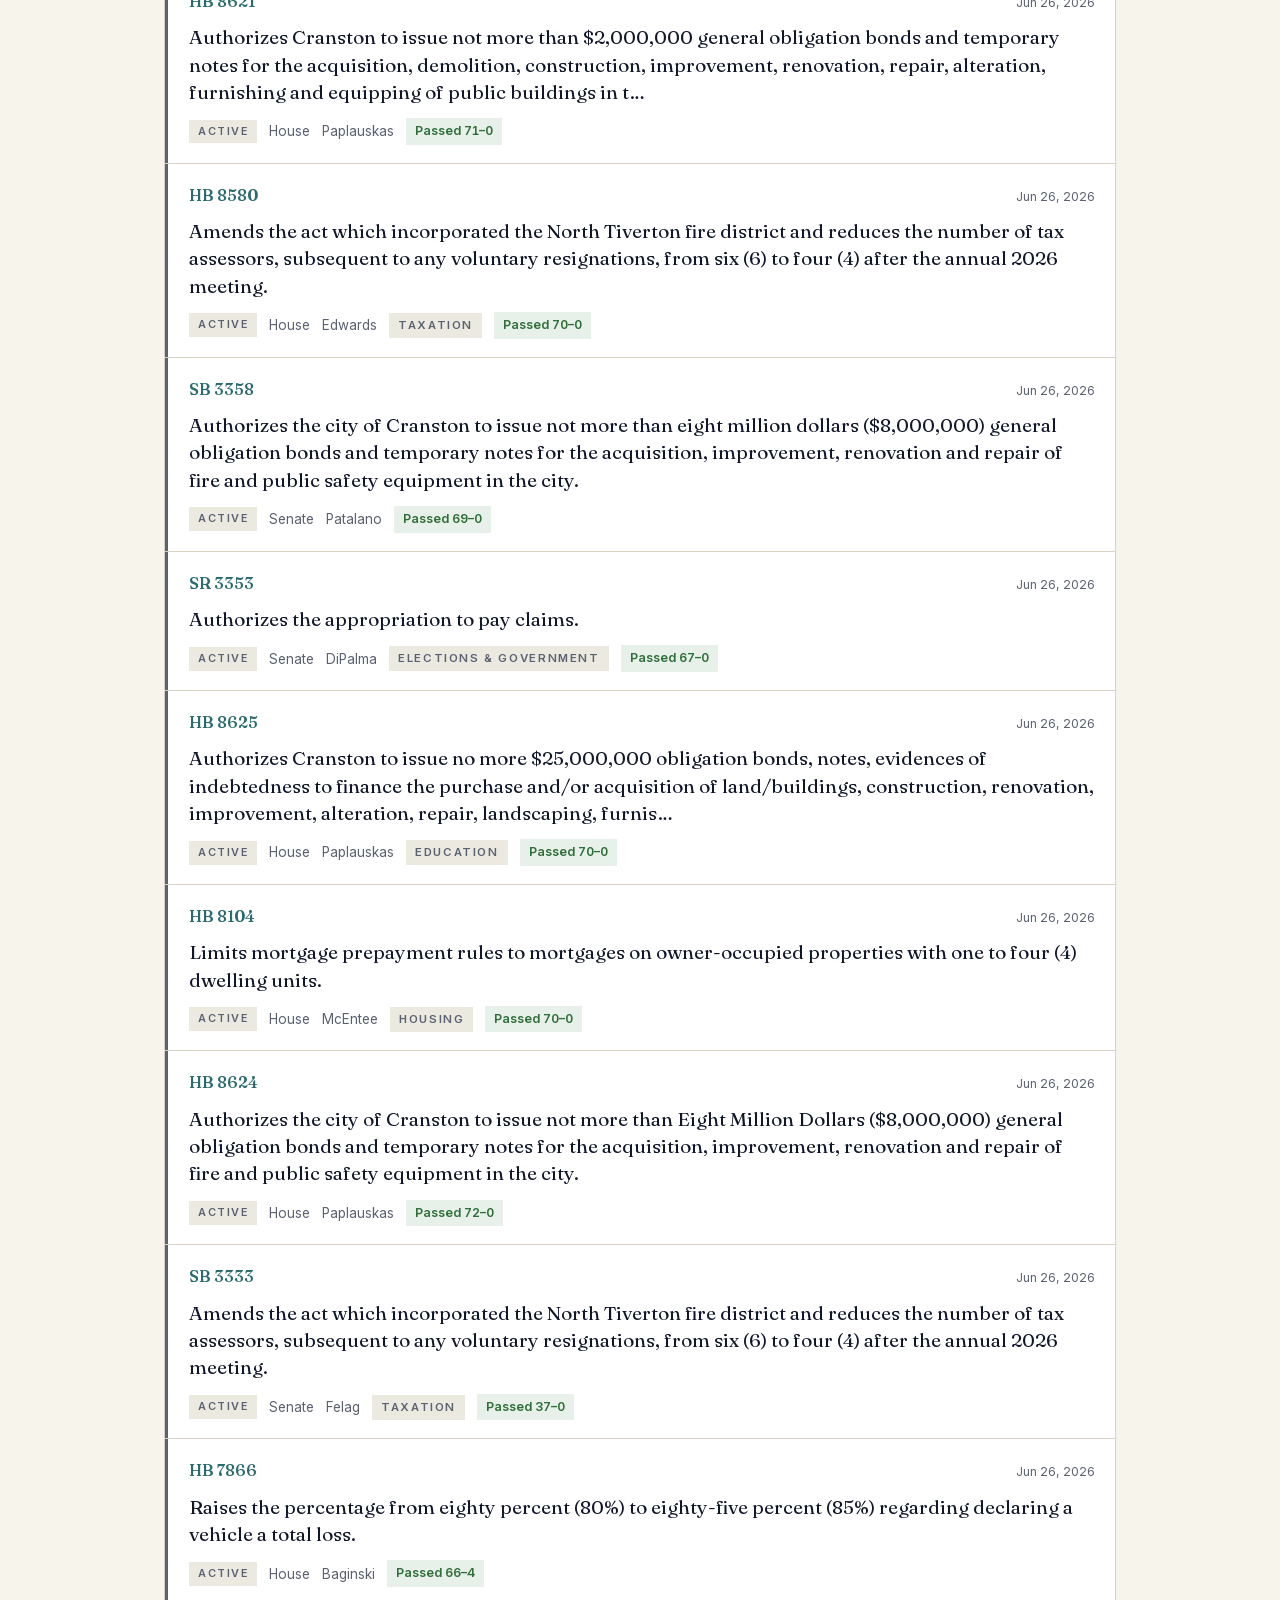
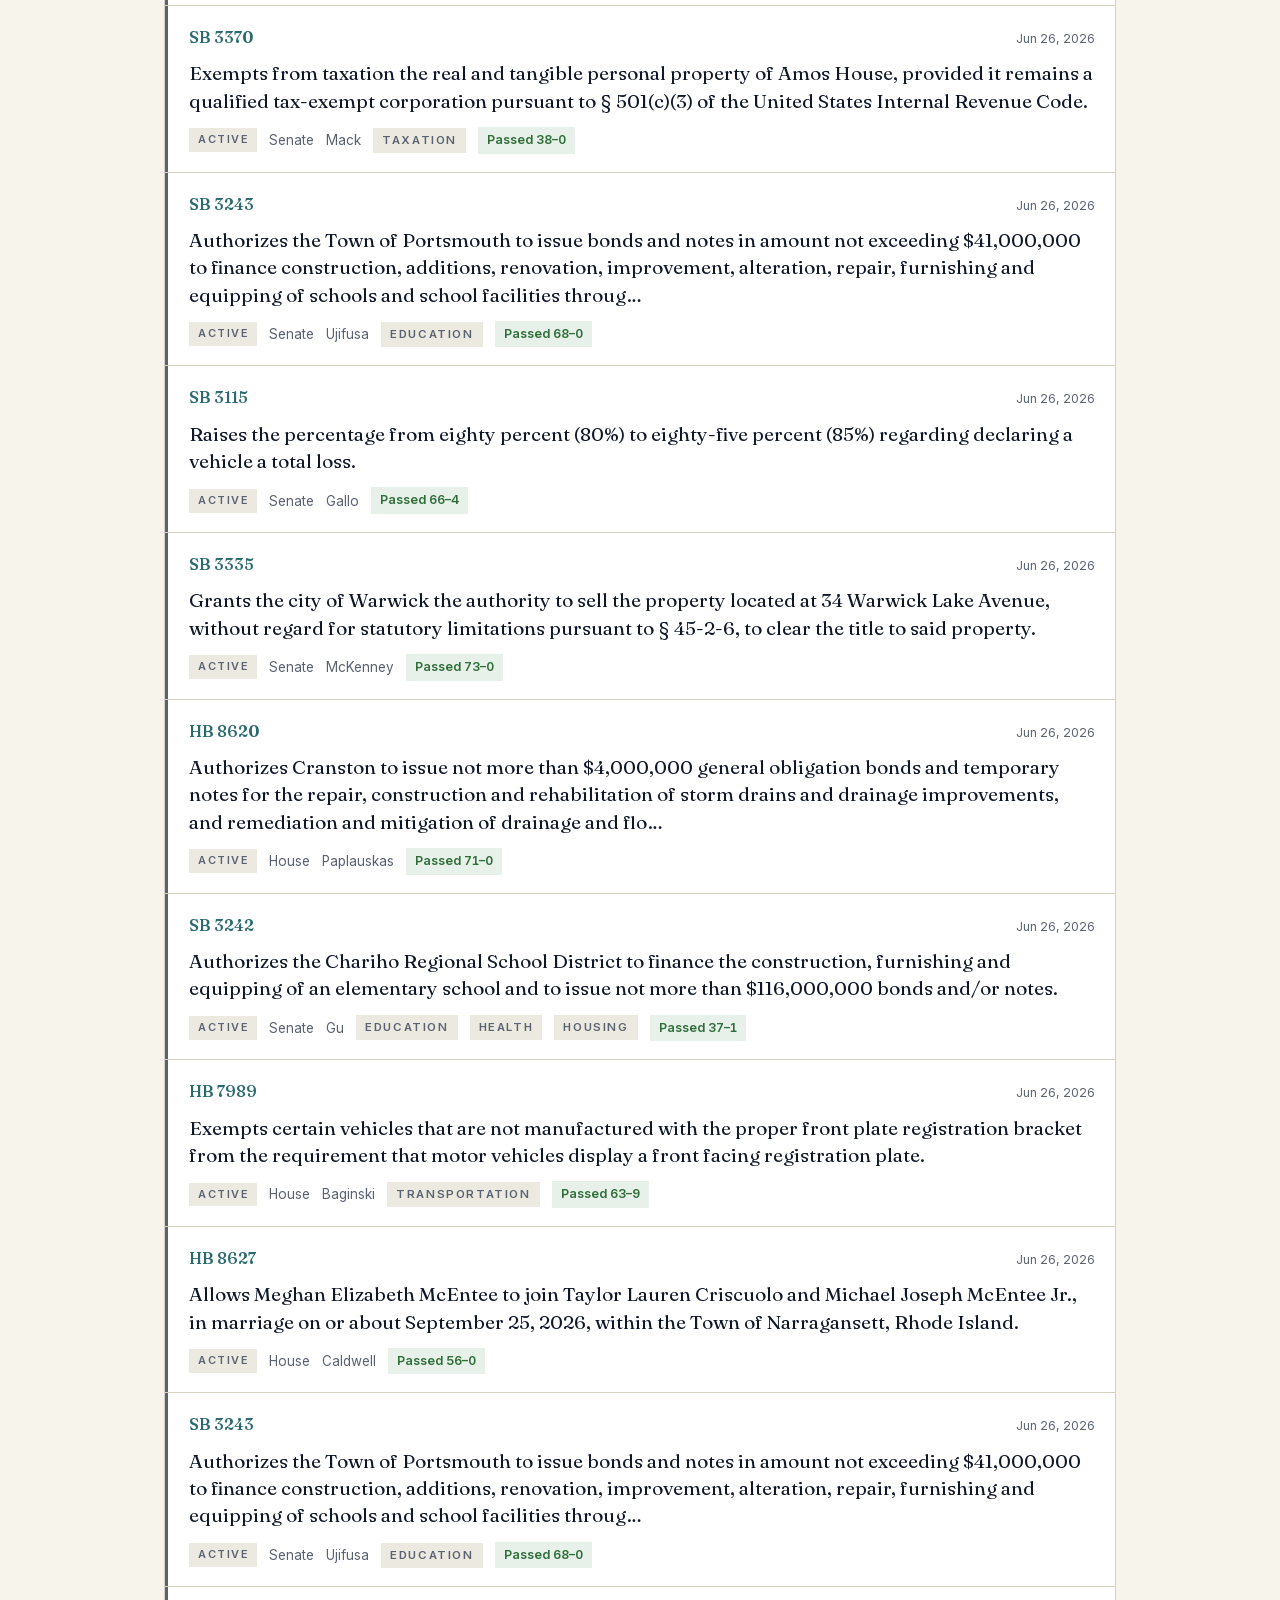
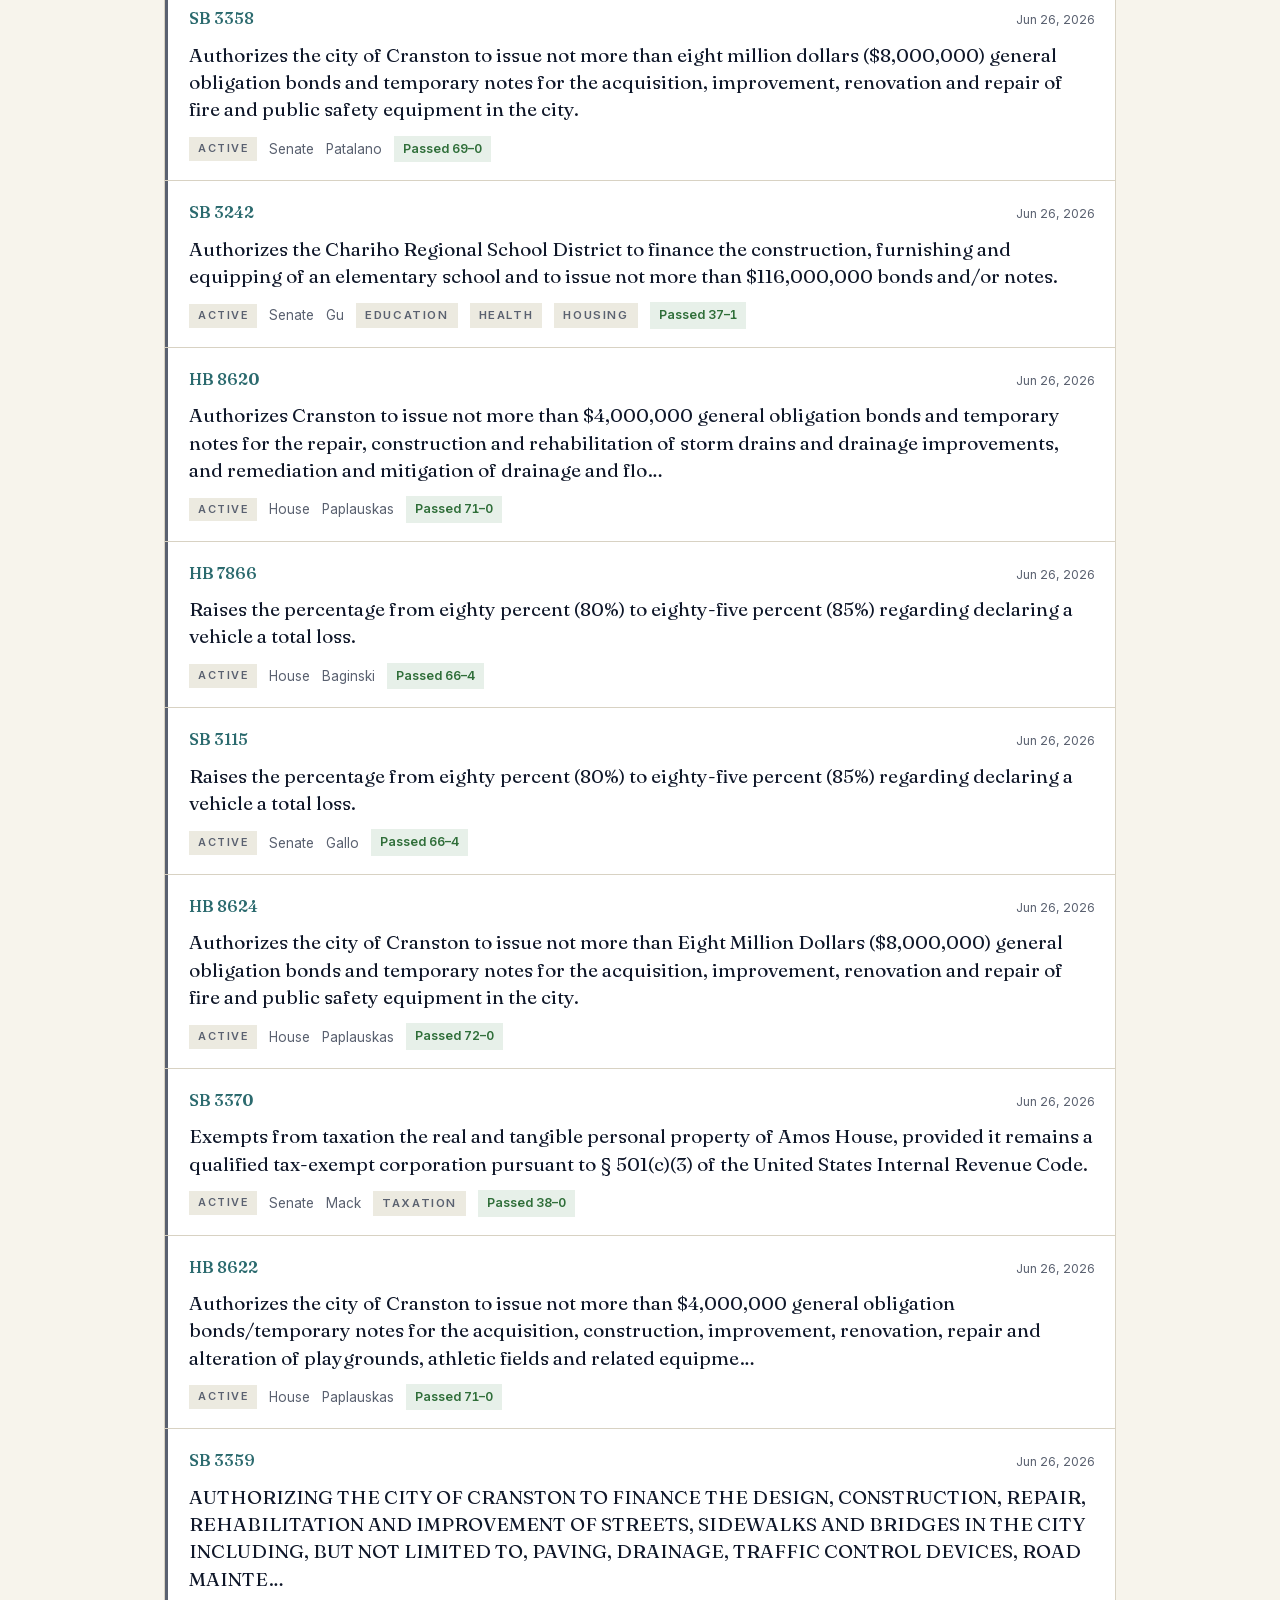
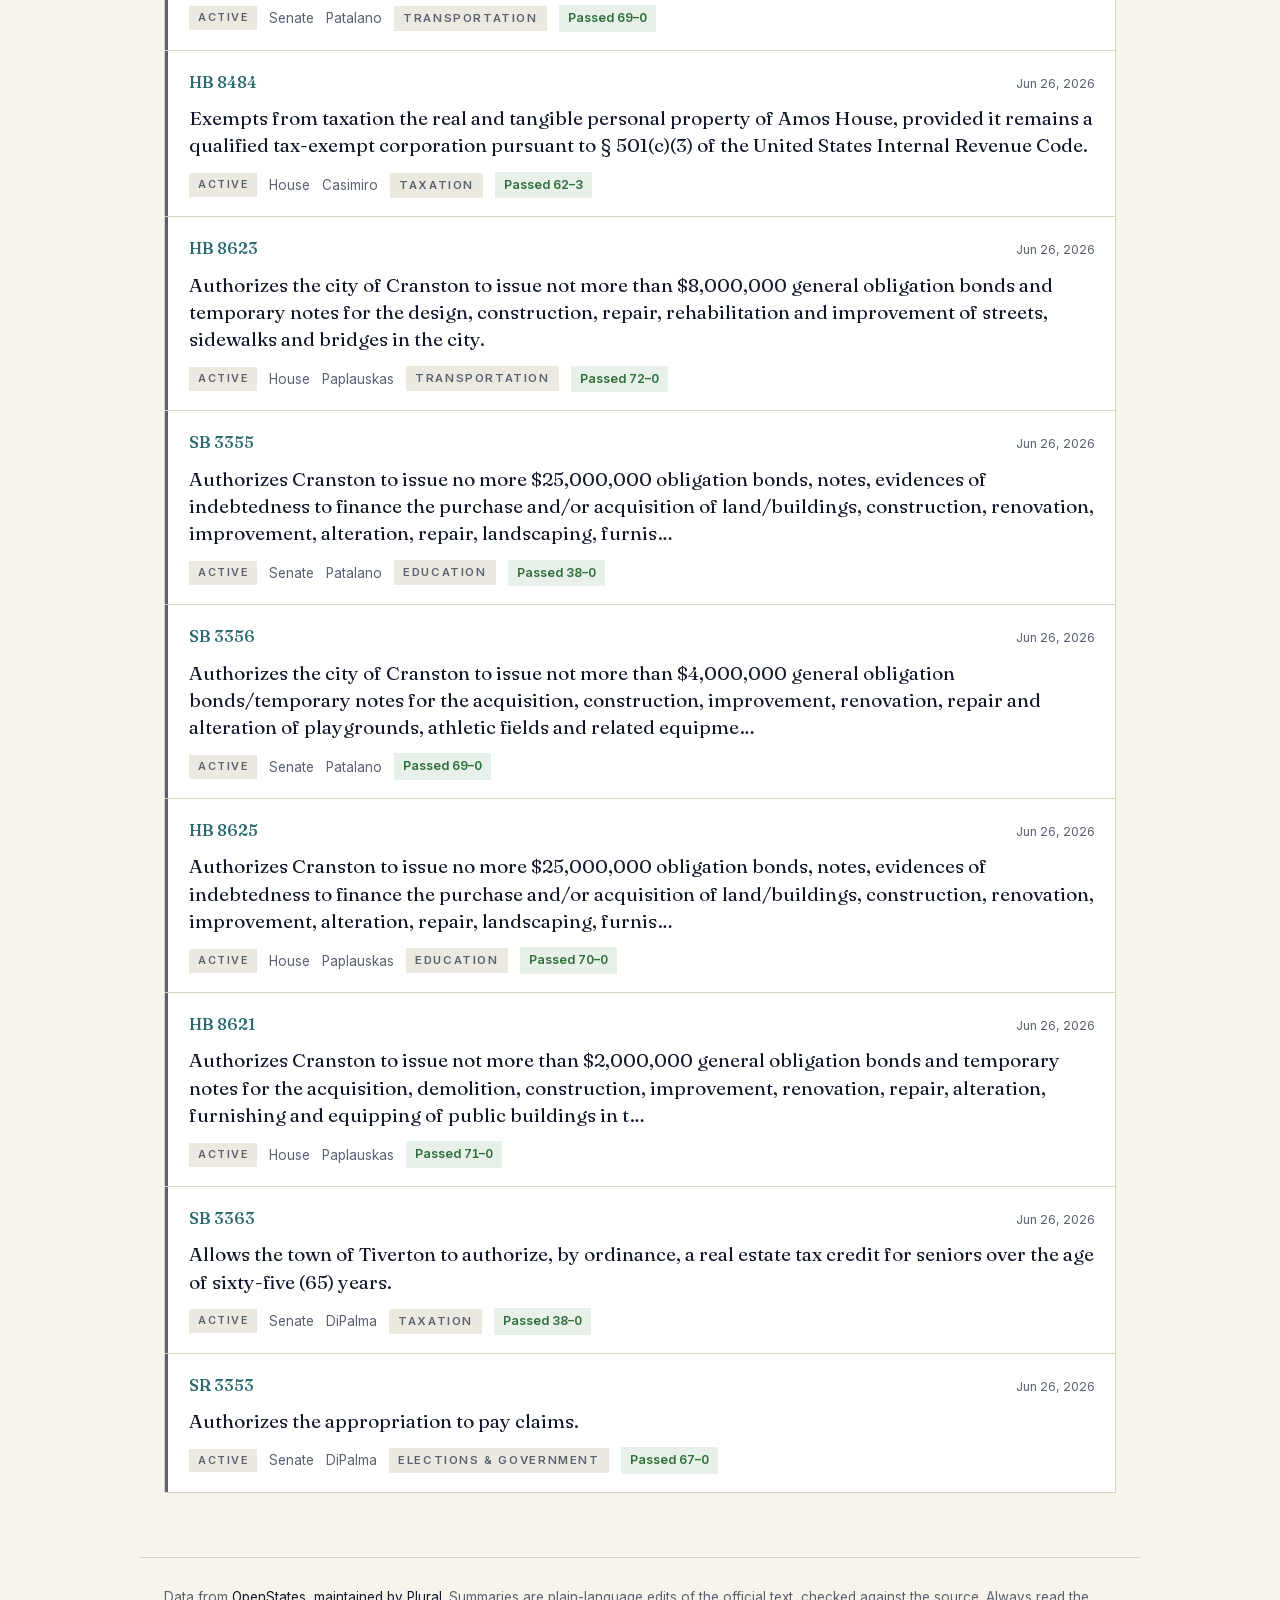
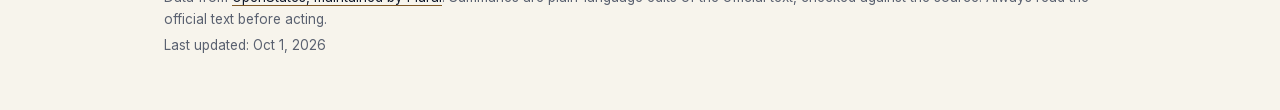
==== commit 85225a02: "Wind down: mark unmaintained, drop the daily refresh, note it on the page - README and PRODUCT.md sa" ====
--- a/index.html
+++ b/index.html
@@ -14,6 +14,8 @@
 </head>
 <body>
   <a class="skip-link" href="#main">Skip to content</a>
+
+  <p role="note" style="margin:0;padding:.6rem 1rem;background:#fff3cd;color:#3d2e00;text-align:center;font-size:.95rem">No longer maintained. This dashboard stopped updating on 2026-10-01, so bills and votes may be out of date.</p>
 
   <header class="topbar">
     <div class="brand">
